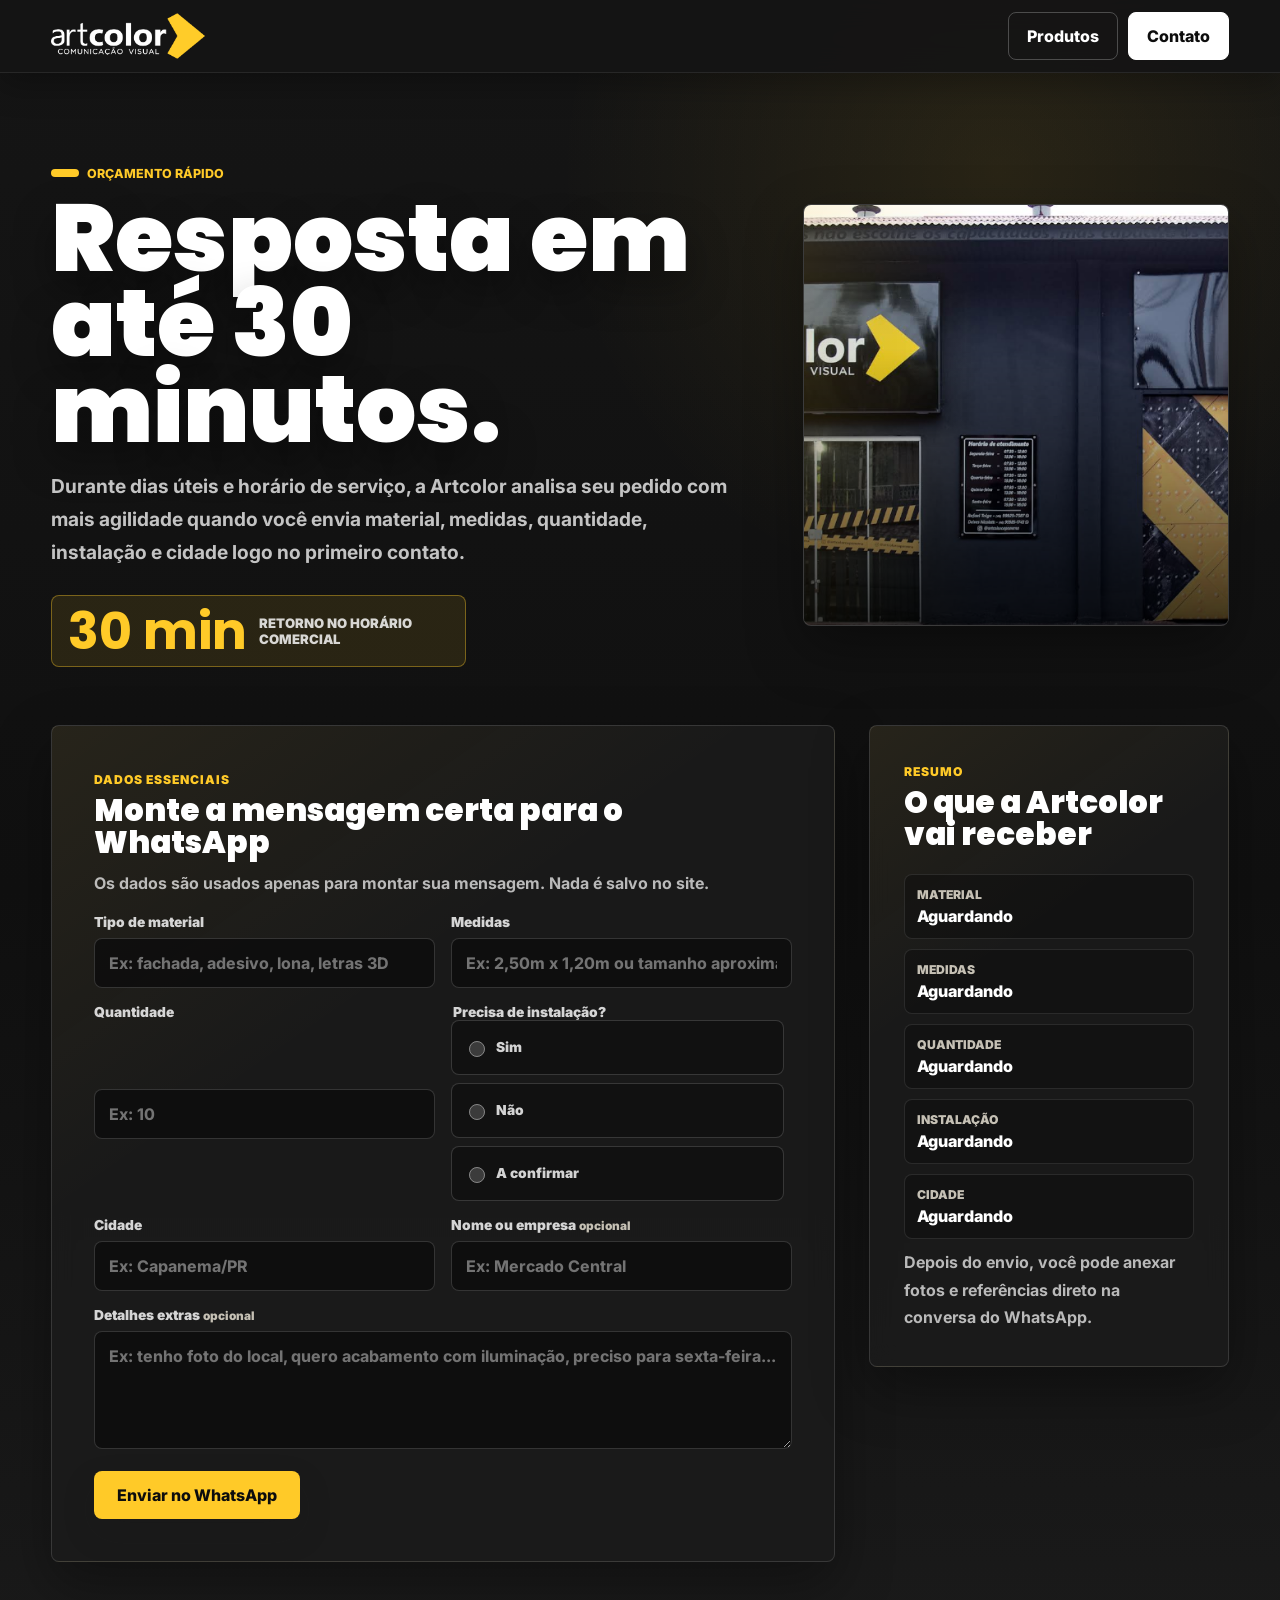
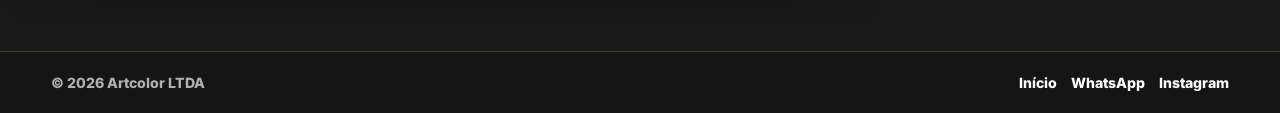
==== extensao-produtos/orcamento.html @ 76dbfd85 "Initial Artcolor website" ====
<!doctype html>
<html lang="pt-BR">
  <head>
    <meta charset="UTF-8" />
    <meta name="viewport" content="width=device-width, initial-scale=1.0" />
    <title>Orçamento rápido | Artcolor Comunicação Visual</title>
    <meta
      name="description"
      content="Peça orçamento rápido na Artcolor Comunicação Visual informando tipo de material, medidas, quantidade, instalação e cidade."
    />
    <meta name="robots" content="index, follow, max-image-preview:large" />
    <meta name="theme-color" content="#151515" />
    <link rel="canonical" href="https://artcolorcv.com.br/orcamento.html" />
    <meta property="og:type" content="website" />
    <meta property="og:locale" content="pt_BR" />
    <meta property="og:site_name" content="Artcolor Comunicação Visual" />
    <meta property="og:title" content="Orçamento rápido Artcolor" />
    <meta
      property="og:description"
      content="Informe material, medidas, quantidade, instalação e cidade. Resposta em até 30 minutos durante dias úteis e horário de serviço."
    />
    <meta property="og:url" content="https://artcolorcv.com.br/orcamento.html" />
    <meta property="og:image" content="https://artcolorcv.com.br/assets/portfolio/empresa.png" />
    <link rel="icon" type="image/png" href="assets/marca/favicon.png" />
    <link rel="apple-touch-icon" href="assets/marca/logo.png" />
    <link rel="preconnect" href="https://fonts.googleapis.com" />
    <link rel="preconnect" href="https://fonts.gstatic.com" crossorigin />
    <link
      href="https://fonts.googleapis.com/css2?family=Inter:wght@400;500;600;700;800;900&family=Poppins:wght@700;800;900&display=swap"
      rel="stylesheet"
    />
    <link rel="stylesheet" href="styles.css" />
  </head>
  <body class="quote-page">
    <header class="topbar quote-topbar">
      <a class="brand magnetic-link" href="index.html#inicio" aria-label="Voltar para início da Artcolor Comunicação Visual">
        <img src="assets/marca/logo.png" alt="Artcolor Comunicação Visual" />
      </a>
      <nav class="quote-nav" aria-label="Navegação do orçamento">
        <a class="ghost-action magnetic-link" href="index.html#produtos">Produtos</a>
        <a class="secondary-action magnetic-link" href="index.html#contato">Contato</a>
      </nav>
    </header>

    <main class="quote-main">
      <section class="quote-intro" aria-labelledby="quoteTitle">
        <div class="quote-intro-copy">
          <p class="eyebrow">Orçamento rápido</p>
          <h1 id="quoteTitle">Resposta em até 30 minutos.</h1>
          <p>
            Durante dias úteis e horário de serviço, a Artcolor analisa seu pedido com mais agilidade quando você
            envia material, medidas, quantidade, instalação e cidade logo no primeiro contato.
          </p>
          <div class="quote-promise" aria-label="Compromisso de atendimento">
            <strong>30 min</strong>
            <span>Retorno no horário comercial</span>
          </div>
        </div>
        <figure class="quote-intro-media">
          <img src="assets/portfolio/empresa.png" alt="Estrutura da Artcolor Comunicação Visual" />
        </figure>
      </section>

      <section class="quote-workspace" aria-label="Formulário de orçamento rápido">
        <form class="quote-form" id="quickQuoteForm" novalidate>
          <div class="quote-form-head">
            <span>Dados essenciais</span>
            <h2>Monte a mensagem certa para o WhatsApp</h2>
            <p>Os dados são usados apenas para montar sua mensagem. Nada é salvo no site.</p>
          </div>

          <label class="quote-field">
            <span>Tipo de material</span>
            <input
              id="material"
              name="material"
              type="text"
              maxlength="80"
              placeholder="Ex: fachada, adesivo, lona, letras 3D"
              autocomplete="off"
              required
            />
          </label>

          <label class="quote-field">
            <span>Medidas</span>
            <input
              id="medidas"
              name="medidas"
              type="text"
              maxlength="80"
              placeholder="Ex: 2,50m x 1,20m ou tamanho aproximado"
              autocomplete="off"
              required
            />
          </label>

          <label class="quote-field">
            <span>Quantidade</span>
            <input id="quantidade" name="quantidade" type="number" min="1" max="99999" step="1" placeholder="Ex: 10" required />
          </label>

          <fieldset class="quote-field quote-radio-group">
            <legend>Precisa de instalação?</legend>
            <label>
              <input type="radio" name="instalacao" value="Sim" required />
              <span>Sim</span>
            </label>
            <label>
              <input type="radio" name="instalacao" value="Não" />
              <span>Não</span>
            </label>
            <label>
              <input type="radio" name="instalacao" value="Ainda vou confirmar" />
              <span>A confirmar</span>
            </label>
          </fieldset>

          <label class="quote-field">
            <span>Cidade</span>
            <input id="cidade" name="cidade" type="text" maxlength="70" placeholder="Ex: Capanema/PR" autocomplete="address-level2" required />
          </label>

          <label class="quote-field">
            <span>Nome ou empresa <small>opcional</small></span>
            <input id="cliente" name="cliente" type="text" maxlength="80" placeholder="Ex: Mercado Central" autocomplete="organization" />
          </label>

          <label class="quote-field quote-field-wide">
            <span>Detalhes extras <small>opcional</small></span>
            <textarea
              id="detalhes"
              name="detalhes"
              maxlength="240"
              rows="4"
              placeholder="Ex: tenho foto do local, quero acabamento com iluminação, preciso para sexta-feira..."
            ></textarea>
          </label>

          <div class="quote-form-actions">
            <button class="primary-action magnetic-link" type="submit">Enviar no WhatsApp</button>
            <p id="quoteStatus" role="status" aria-live="polite"></p>
          </div>
        </form>

        <aside class="quote-preview" aria-label="Resumo do pedido">
          <span>Resumo</span>
          <h2>O que a Artcolor vai receber</h2>
          <dl>
            <div>
              <dt>Material</dt>
              <dd id="previewMaterial">Aguardando</dd>
            </div>
            <div>
              <dt>Medidas</dt>
              <dd id="previewMedidas">Aguardando</dd>
            </div>
            <div>
              <dt>Quantidade</dt>
              <dd id="previewQuantidade">Aguardando</dd>
            </div>
            <div>
              <dt>Instalação</dt>
              <dd id="previewInstalacao">Aguardando</dd>
            </div>
            <div>
              <dt>Cidade</dt>
              <dd id="previewCidade">Aguardando</dd>
            </div>
          </dl>
          <p>Depois do envio, você pode anexar fotos e referências direto na conversa do WhatsApp.</p>
        </aside>
      </section>
    </main>

    <footer class="site-footer">
      <span>© 2026 Artcolor LTDA</span>
      <nav aria-label="Links finais">
        <a href="index.html#inicio">Início</a>
        <a href="https://wa.me/554699358269" target="_blank" rel="noreferrer">WhatsApp</a>
        <a href="https://www.instagram.com/artcolorcapanema/" target="_blank" rel="noreferrer">Instagram</a>
      </nav>
    </footer>

    <script src="orcamento.js"></script>
  </body>
</html>
---- extensao-produtos/styles.css ----
:root {
  color-scheme: dark;
  --white: #ffffff;
  --paper: #181818;
  --cream: #fff4c2;
  --yellow: #ffca28;
  --yellow-deep: #f2b400;
  --black: #0d0d0d;
  --charcoal: #151515;
  --charcoal-2: #1b1b1b;
  --charcoal-3: #202020;
  --ink: #f7f7f7;
  --muted: #c5c0b4;
  --line: rgba(255, 255, 255, 0.13);
  --shadow: 0 22px 55px rgba(0, 0, 0, 0.34);
  --glass: rgba(27, 27, 27, 0.82);
  --yellow-soft: rgba(255, 202, 40, 0.14);
  --ease: cubic-bezier(0.22, 1, 0.36, 1);
}

* {
  box-sizing: border-box;
}

html {
  scroll-behavior: smooth;
}

body {
  margin: 0;
  min-height: 100vh;
  overflow-x: hidden;
  background:
    radial-gradient(circle at 82% 8%, rgba(255, 202, 40, 0.055), transparent 24%),
    linear-gradient(180deg, var(--charcoal) 0%, var(--charcoal-2) 42%, var(--charcoal) 100%);
  color: var(--ink);
  font-family: Inter, Arial, sans-serif;
}

.site-loader {
  position: fixed;
  inset: 0;
  z-index: 999;
  display: grid;
  place-items: center;
  overflow: hidden;
  background:
    radial-gradient(circle at 50% 48%, rgba(255, 255, 255, 0.08), transparent 24%),
    radial-gradient(circle at 50% 54%, rgba(255, 202, 40, 0.05), transparent 31%),
    linear-gradient(180deg, #010101 0%, #070707 52%, #000000 100%);
  color: var(--yellow);
  isolation: isolate;
  transition:
    opacity 900ms var(--ease),
    visibility 900ms var(--ease),
    filter 900ms var(--ease),
    transform 900ms var(--ease);
}

.site-loader.is-hidden {
  visibility: hidden;
  opacity: 0;
  pointer-events: none;
  filter: blur(28px);
  transform: scale(1.18);
}

.site-loader::before,
.site-loader::after {
  content: "";
  position: absolute;
  inset: -20%;
  pointer-events: none;
}

.site-loader::before {
  background:
    linear-gradient(90deg, rgba(0, 0, 0, 0.82), transparent 20%, transparent 80%, rgba(0, 0, 0, 0.82)),
    radial-gradient(circle at 50% 50%, transparent 0 22%, rgba(0, 0, 0, 0.2) 44%, rgba(0, 0, 0, 0.88) 76%);
  z-index: 4;
}

.site-loader::after {
  background: radial-gradient(circle at 50% 50%, rgba(255, 255, 255, 0.15), transparent 18%);
  mix-blend-mode: screen;
  opacity: 0.45;
  z-index: 2;
}

.loader-light-stage {
  position: absolute;
  inset: -12%;
  z-index: 1;
  transform-style: preserve-3d;
  perspective: 780px;
  opacity: 1;
}

.light-beam {
  position: absolute;
  top: 48%;
  left: 50%;
  width: min(74vw, 720px);
  height: 2px;
  border-radius: 999px;
  background:
    linear-gradient(90deg, transparent 0%, rgba(255, 255, 255, 0.08) 28%, rgba(255, 255, 255, 0.88) 50%, rgba(255, 244, 194, 0.2) 58%, transparent 78%);
  box-shadow:
    0 0 16px rgba(255, 255, 255, 0.28),
    0 0 34px rgba(255, 202, 40, 0.08);
  filter: blur(0.4px);
  opacity: 0;
  transform-origin: center;
  mix-blend-mode: screen;
  animation: titleBeamSweep 2200ms var(--ease) forwards;
}

.beam-one {
  --beam-rotate: 0deg;
  top: 46%;
  animation-delay: 440ms;
  transform: translate(-50%, -30%) rotate(0deg);
}

.beam-two {
  --beam-rotate: 0deg;
  top: 57%;
  height: 1px;
  animation-delay: 760ms;
  transform: translate(-50%, -30%) rotate(0deg);
}

.beam-three,
.beam-four {
  display: none;
}

.loader-copy {
  position: relative;
  z-index: 5;
  display: grid;
  gap: clamp(8px, 1.5vw, 14px);
  width: min(880px, calc(100vw - 40px));
  text-align: center;
  transform: translateY(10px);
  animation:
    loaderCopyFilmIn 820ms var(--ease) 160ms both,
    loaderCopyFilmOut 820ms cubic-bezier(0.16, 1, 0.3, 1) 2020ms forwards;
}

.loader-copy::before,
.loader-copy::after {
  content: "";
  position: absolute;
  left: 50%;
  width: min(78vw, 680px);
  height: 10px;
  pointer-events: none;
  border-radius: 999px;
  background:
    linear-gradient(90deg, transparent, rgba(255, 255, 255, 0.1), rgba(255, 255, 255, 0.82), rgba(255, 244, 194, 0.18), transparent);
  box-shadow:
    0 0 24px rgba(255, 255, 255, 0.24),
    0 0 54px rgba(255, 202, 40, 0.08);
  filter: blur(2px);
  mix-blend-mode: screen;
  opacity: 0;
  transform: translate(-50%, -50%) scaleX(0.2);
}

.loader-copy::before {
  top: 36%;
  animation: textLightOne 1500ms var(--ease) 540ms forwards;
}

.loader-copy::after {
  top: 71%;
  height: 5px;
  animation: textLightOne 1320ms var(--ease) 860ms forwards;
}

.loader-copy strong {
  position: relative;
  display: block;
  font-family: Impact, "Poppins", "Arial Black", sans-serif;
  color: rgba(255, 255, 255, 0.92);
  background: linear-gradient(100deg, #ffffff 0%, #f4f4f4 38%, #fff8db 50%, #ffffff 60%, #ffffff 100%);
  background-size: 260% 100%;
  background-position: 140% center;
  -webkit-background-clip: text;
  background-clip: text;
  -webkit-text-fill-color: transparent;
  font-size: clamp(2.4rem, 7vw, 6.8rem);
  font-weight: 900;
  line-height: 0.9;
  letter-spacing: 0.02em;
  text-transform: uppercase;
  text-shadow:
    0 0 24px rgba(255, 255, 255, 0.18),
    0 28px 54px rgba(0, 0, 0, 0.64);
  animation: titleShine 1900ms var(--ease) 560ms forwards;
}

.loader-copy span {
  position: relative;
  display: block;
  font-family: "Poppins", Impact, "Arial Black", sans-serif;
  color: var(--yellow);
  background: linear-gradient(100deg, rgba(255, 255, 255, 0.84), #ffffff, rgba(255, 244, 194, 0.9));
  background-size: 260% 100%;
  background-position: 140% center;
  -webkit-background-clip: text;
  background-clip: text;
  -webkit-text-fill-color: transparent;
  font-size: clamp(0.78rem, 1.9vw, 1.22rem);
  font-weight: 900;
  letter-spacing: 0.14em;
  text-transform: uppercase;
  text-shadow: 0 0 18px rgba(255, 255, 255, 0.22);
  animation: titleShine 1700ms var(--ease) 840ms forwards;
}

.loader-copy strong::after,
.loader-copy span::after {
  content: attr(data-text);
  position: absolute;
  inset: 0;
  color: transparent;
  -webkit-text-stroke: 1px rgba(255, 255, 255, 0.2);
  opacity: 0;
  filter: blur(3px);
  animation: letterGlow 1900ms var(--ease) 620ms forwards;
}

@keyframes loaderCopyFilmIn {
  from {
    opacity: 0;
    filter: blur(16px);
    transform: translateY(26px) scale(0.96);
  }
  to {
    opacity: 1;
    filter: blur(0);
    transform: translateY(0) scale(1);
  }
}

@keyframes loaderCopyFilmOut {
  to {
    opacity: 0;
    filter: blur(22px);
    transform: translateY(-4px) scale(1.16);
  }
}

@keyframes titleShine {
  0% {
    background-position: 140% center;
  }
  100% {
    background-position: -80% center;
  }
}

@keyframes textLightOne {
  0% {
    opacity: 0;
    transform: translate(-78%, -50%) scaleX(0.18);
  }
  28% {
    opacity: 0.72;
  }
  68% {
    opacity: 0.42;
  }
  100% {
    opacity: 0;
    transform: translate(-22%, -50%) scaleX(1);
  }
}

@keyframes titleBeamSweep {
  0% {
    opacity: 0;
    transform: translate(-88%, -50%) rotate(var(--beam-rotate, 0deg)) scaleX(0.22);
  }
  32% {
    opacity: 0.48;
  }
  74% {
    opacity: 0.22;
  }
  100% {
    opacity: 0;
    transform: translate(-12%, -50%) rotate(var(--beam-rotate, 0deg)) scaleX(1.06);
  }
}

@keyframes letterGlow {
  0%,
  100% {
    opacity: 0;
  }
  44% {
    opacity: 0.52;
  }
}

button,
input {
  font: inherit;
}

button,
a {
  -webkit-tap-highlight-color: transparent;
}

.topbar {
  position: sticky;
  top: 0;
  z-index: 20;
  display: flex;
  align-items: center;
  justify-content: space-between;
  gap: 24px;
  padding: 12px clamp(18px, 4vw, 58px);
  background: rgba(21, 21, 21, 0.94);
  border-bottom: 1px solid rgba(255, 255, 255, 0.08);
  backdrop-filter: blur(14px);
  box-shadow: 0 12px 32px rgba(0, 0, 0, 0.28);
}

.brand {
  display: inline-flex;
  align-items: center;
  padding: 0;
  background: transparent;
  border: 0;
  border-radius: 0;
  text-decoration: none;
  transition: transform 420ms var(--ease);
}

.brand:hover {
  transform: translateY(-2px) scale(1.02);
}

.brand img {
  display: block;
  width: min(154px, 42vw);
  height: auto;
}

.site-search {
  flex: 1 1 440px;
  display: flex;
  align-items: center;
  max-width: 680px;
  min-width: min(420px, 42vw);
  height: 42px;
  overflow: hidden;
  background: #fff;
  border: 1px solid rgba(255, 202, 40, 0.36);
  border-radius: 8px;
  box-shadow: 0 18px 36px rgba(0, 0, 0, 0.24);
}

.site-search:focus-within {
  border-color: rgba(0, 0, 0, 0.24);
  box-shadow: 0 14px 34px rgba(0, 0, 0, 0.15);
}

.site-search input {
  flex: 1;
  min-width: 0;
  height: 100%;
  padding: 0 16px;
  border: 0;
  outline: 0;
  background: transparent;
  color: var(--black);
  font-size: 0.95rem;
}

.site-search input::placeholder {
  color: rgba(13, 13, 13, 0.48);
}

.site-search button {
  display: inline-flex;
  align-items: center;
  justify-content: center;
  width: 54px;
  height: 100%;
  border: 0;
  border-left: 1px solid rgba(0, 0, 0, 0.08);
  background: #fff;
  color: rgba(13, 13, 13, 0.72);
  cursor: pointer;
  transition: background-color 260ms var(--ease), color 260ms var(--ease);
}

.site-search button:hover {
  background: var(--black);
  color: var(--yellow);
}

.site-search svg {
  width: 20px;
  height: 20px;
  fill: none;
  stroke: currentColor;
  stroke-width: 2;
  stroke-linecap: round;
}

.nav-tabs,
.category-filter,
.testimonial-controls {
  display: flex;
  align-items: center;
  gap: 8px;
  flex-wrap: wrap;
}

.nav-tab,
.filter-button,
.primary-action,
.testimonial-button {
  min-height: 42px;
  border: 1px solid transparent;
  border-radius: 8px;
  cursor: pointer;
  transition:
    transform 420ms var(--ease),
    box-shadow 420ms var(--ease),
    background-color 360ms var(--ease),
    color 360ms var(--ease),
    border-color 360ms var(--ease);
}

.nav-tab,
.filter-button,
.testimonial-button {
  padding: 0 14px;
  background: rgba(255, 255, 255, 0.72);
  color: var(--white);
  font-weight: 800;
}

.nav-tab:hover,
.filter-button:hover,
.testimonial-button:hover {
  color: var(--black);
  background: rgba(255, 202, 40, 0.22);
  transform: translateY(-2px);
}

.nav-tab.is-active,
.filter-button.is-active,
.testimonial-button.is-active {
  color: var(--black);
  background: var(--yellow);
  box-shadow: 0 10px 26px rgba(239, 173, 0, 0.22);
}

.nav-tab {
  position: relative;
  isolation: isolate;
  overflow: visible;
  background: transparent;
  border-color: transparent;
  color: rgba(255, 255, 255, 0.76);
  box-shadow: none;
}

.nav-tab::before {
  display: none;
}

.nav-tab:hover,
.nav-tab.is-active {
  background: transparent;
  color: var(--yellow);
  box-shadow: none;
  transform: translateY(-1px);
}

.nav-tab:hover::before,
.nav-tab.is-active::before {
  display: none;
}

.tab-panel {
  display: none;
}

.tab-panel.is-active {
  display: block;
  animation: panelIn 460ms var(--ease) both;
  background: var(--charcoal);
}

.hero {
  position: relative;
  display: block;
  min-height: auto;
  padding: 0 clamp(18px, 4vw, 58px) clamp(42px, 5vw, 68px);
  background:
    linear-gradient(90deg, rgba(255, 202, 40, 0.1), transparent 34%),
    radial-gradient(circle at 78% 22%, rgba(255, 202, 40, 0.12), transparent 30%),
    linear-gradient(180deg, var(--charcoal) 0%, var(--charcoal-2) 68%, var(--charcoal) 100%);
  isolation: isolate;
}

.tab-hero {
  position: relative;
  overflow: hidden;
  display: grid;
  align-items: end;
  min-height: 340px;
  padding: clamp(64px, 8vw, 104px) clamp(18px, 4vw, 58px) clamp(36px, 5vw, 64px);
  background: var(--charcoal);
  color: #fff;
}

.tab-hero::before,
.tab-hero::after {
  position: absolute;
  content: "";
  pointer-events: none;
}

.tab-hero::before {
  right: clamp(20px, 8vw, 120px);
  bottom: -58px;
  width: 220px;
  height: 190px;
  background: var(--yellow);
  clip-path: polygon(0 0, 62% 0, 100% 50%, 62% 100%, 0 100%, 35% 50%);
  opacity: 0.96;
}

.tab-hero::after {
  inset: auto 0 0;
  height: 6px;
  background: var(--yellow);
}

.tab-hero > div {
  position: relative;
  z-index: 1;
  max-width: 820px;
}

.tab-hero h2 {
  color: #fff;
}

.tab-hero p:not(.eyebrow) {
  max-width: 670px;
  color: rgba(255, 255, 255, 0.76);
}

.products-hero {
  background:
    linear-gradient(135deg, rgba(255, 202, 40, 0.14), transparent 36%),
    var(--charcoal);
}

.quote-hero {
  background:
    radial-gradient(circle at 82% 18%, rgba(255, 202, 40, 0.3), transparent 24%),
    var(--charcoal);
}

.contact-hero {
  background:
    linear-gradient(90deg, var(--charcoal), var(--charcoal-3));
}

.about-hero {
  background:
    linear-gradient(135deg, rgba(255, 202, 40, 0.18), transparent 42%),
    radial-gradient(circle at 86% 22%, rgba(255, 202, 40, 0.22), transparent 24%),
    var(--charcoal);
}

.hero::after {
  display: none;
}

.hero-copy {
  position: relative;
  z-index: 2;
  max-width: 860px;
  margin-top: clamp(34px, 5vw, 68px);
}

.hero-copy::before {
  display: inline-flex;
  align-items: center;
  min-height: 28px;
  margin-bottom: 14px;
  padding: 0 12px;
  background: rgba(255, 202, 40, 0.12);
  border: 1px solid rgba(255, 202, 40, 0.38);
  border-radius: 999px;
  color: var(--yellow);
  content: "Artcolor Comunicação Visual";
  font-size: 0.74rem;
  font-weight: 900;
  text-transform: uppercase;
}

.eyebrow {
  margin: 0 0 12px;
  color: var(--yellow);
  font-size: 0.78rem;
  font-weight: 800;
  letter-spacing: 0;
  text-transform: uppercase;
}

.eyebrow::before {
  display: inline-block;
  width: 28px;
  height: 8px;
  margin-right: 8px;
  background: var(--yellow);
  border-radius: 999px;
  content: "";
  vertical-align: 1px;
}

h1,
h2,
h3,
p {
  margin-top: 0;
}

h1,
h2 {
  color: var(--black);
  font-family: Inter, Arial, sans-serif;
  font-weight: 900;
  letter-spacing: 0;
}

h1 {
  max-width: 760px;
  margin-bottom: 20px;
  font-size: clamp(2.8rem, 6.7vw, 6.6rem);
  line-height: 0.88;
}

.hero h1 {
  max-width: 820px;
  color: #fff;
  font-size: clamp(2.85rem, 5.45vw, 6.4rem);
  line-height: 0.9;
}

h2 {
  margin-bottom: 12px;
  font-size: clamp(1.75rem, 3.2vw, 3rem);
  line-height: 1.08;
}

h3 {
  color: var(--black);
  letter-spacing: 0;
}

p {
  color: inherit;
  line-height: 1.72;
}

.hero p:not(.eyebrow) {
  max-width: 650px;
  color: rgba(255, 255, 255, 0.74);
  font-size: 1.08rem;
  font-weight: 650;
}

.hero-actions {
  display: flex;
  align-items: center;
  gap: 12px;
  flex-wrap: wrap;
  margin-top: 18px;
}

.primary-action {
  display: inline-flex;
  align-items: center;
  justify-content: center;
  min-height: 48px;
  padding: 0 22px;
  background: var(--yellow);
  color: var(--black);
  font-weight: 800;
  text-decoration: none;
  box-shadow: 0 14px 32px rgba(23, 23, 23, 0.18);
}

.primary-action:hover {
  background: var(--white);
  color: var(--black);
  transform: translateY(-3px) scale(1.02);
  box-shadow: 0 22px 42px rgba(239, 173, 0, 0.28);
}

.quote-speed-link {
  display: inline-flex;
  align-items: center;
  min-height: 48px;
  padding: 0 16px;
  border: 1px solid rgba(255, 202, 40, 0.34);
  border-radius: 8px;
  background: rgba(255, 202, 40, 0.08);
  color: var(--yellow);
  font-size: 0.82rem;
  font-weight: 900;
  text-decoration: none;
  text-transform: uppercase;
}

.secondary-action,
.ghost-action {
  display: inline-flex;
  align-items: center;
  justify-content: center;
  min-height: 48px;
  padding: 0 18px;
  border-radius: 8px;
  font-weight: 800;
  text-decoration: none;
  cursor: pointer;
  transition:
    transform 420ms var(--ease),
    background-color 360ms var(--ease),
    color 360ms var(--ease),
    border-color 360ms var(--ease),
    box-shadow 420ms var(--ease);
}

.secondary-action {
  background: var(--white);
  color: var(--black);
  border: 1px solid var(--white);
}

.ghost-action {
  background: transparent;
  color: #fff;
  border: 1px solid rgba(255, 255, 255, 0.24);
}

.secondary-action:hover,
.ghost-action:hover {
  transform: translateY(-3px) scale(1.02);
  box-shadow: 0 18px 36px rgba(255, 202, 40, 0.18);
}

.secondary-action:hover {
  background: var(--yellow);
  border-color: var(--yellow);
}

.ghost-action:hover {
  color: var(--black);
  background: var(--yellow);
  border-color: var(--yellow);
}

.hero-visual {
  position: relative;
  display: block;
  width: 100vw;
  margin: 0 calc(50% - 50vw);
}

.hero-work {
  position: relative;
  overflow: hidden;
  min-height: 420px;
  margin: 0;
  background: var(--charcoal);
  border: 0;
  border-radius: 0;
  box-shadow: 0 34px 72px rgba(0, 0, 0, 0.48);
}

.hero-work-main {
  width: 100%;
  min-height: auto;
  aspect-ratio: 21 / 8;
}

.hero-work img,
.hero-work video {
  position: absolute;
  inset: 0;
  display: block;
  width: 100%;
  height: 100%;
  object-fit: cover;
  object-position: center;
  filter: saturate(1.03) contrast(1.02);
}

.hero-work video {
  filter: grayscale(0.2) saturate(0.85) contrast(1.08) brightness(0.78);
}

.hero-work-main video {
  inset: 50% auto auto 50%;
  width: auto;
  height: 100vw;
  transform: translate(-50%, -50%) rotate(-90deg);
  transform-origin: center;
}

.hero-work::after {
  position: absolute;
  inset: 0;
  background:
    linear-gradient(90deg, rgba(0, 0, 0, 0.42), transparent 36%, rgba(0, 0, 0, 0.24)),
    linear-gradient(180deg, rgba(0, 0, 0, 0.24), transparent 44%, rgba(0, 0, 0, 0.7));
  content: "";
}

.hero-work figcaption {
  position: absolute;
  right: 18px;
  bottom: 18px;
  left: 18px;
  z-index: 1;
  display: grid;
  gap: 3px;
  max-width: 320px;
  color: #fff;
}

.hero-work figcaption strong {
  font-size: 1.05rem;
  font-weight: 900;
}

.hero-work figcaption span {
  color: rgba(255, 255, 255, 0.82);
  font-size: 0.82rem;
  font-weight: 750;
}

.proof-strip,
.benefits-section,
.products-section,
.info-band,
.trusted-brands,
.testimonial-section {
  padding: clamp(38px, 6vw, 78px) clamp(18px, 4vw, 58px);
}

.home-products {
  position: relative;
  z-index: 3;
  width: 100%;
  max-width: none;
  margin: 0 auto;
  padding: clamp(8px, 2vw, 22px) clamp(18px, 4vw, 58px) clamp(40px, 5vw, 70px);
  background:
    radial-gradient(circle at 12% 0%, rgba(255, 202, 40, 0.08), transparent 28%),
    linear-gradient(180deg, var(--charcoal) 0%, var(--charcoal-2) 55%, var(--charcoal) 100%);
}

.fast-quote-strip {
  display: grid;
  grid-template-columns: minmax(0, 1fr) auto;
  align-items: center;
  gap: clamp(18px, 4vw, 42px);
  margin: clamp(24px, 4vw, 50px) clamp(18px, 4vw, 58px) 0;
  padding: clamp(24px, 4vw, 44px);
  overflow: hidden;
  border: 1px solid rgba(255, 202, 40, 0.34);
  border-radius: 8px;
  background:
    linear-gradient(120deg, rgba(255, 202, 40, 0.18), rgba(255, 202, 40, 0.045) 42%, rgba(255, 255, 255, 0.035)),
    var(--charcoal-2);
  box-shadow: var(--shadow);
}

.fast-quote-strip span,
.quote-form-head span,
.quote-preview > span {
  display: inline-flex;
  width: fit-content;
  margin-bottom: 8px;
  color: var(--yellow);
  font-size: 0.76rem;
  font-weight: 900;
  letter-spacing: 0.08em;
  text-transform: uppercase;
}

.fast-quote-strip h2 {
  margin: 0;
  max-width: 760px;
  color: var(--white);
  font-family: Poppins, Inter, sans-serif;
  font-size: clamp(1.6rem, 3vw, 3rem);
  line-height: 1.02;
}

.fast-quote-strip p {
  max-width: 720px;
  margin: 12px 0 0;
  color: rgba(255, 255, 255, 0.74);
  font-weight: 700;
}

.home-products-head {
  display: flex;
  align-items: end;
  justify-content: space-between;
  gap: 18px;
  max-width: 1240px;
  margin-right: auto;
  margin-left: auto;
  margin-bottom: 22px;
  padding: 0 20px;
  color: #fff;
}

.home-products-head span {
  display: block;
  margin-bottom: 4px;
  color: var(--yellow);
  font-size: 0.78rem;
  font-weight: 900;
  text-transform: uppercase;
}

.home-products-head h2 {
  max-width: 720px;
  margin: 0;
  color: #fff;
  font-size: clamp(1.25rem, 2.4vw, 2rem);
  line-height: 1.12;
}

.home-products-link {
  flex: 0 0 auto;
  min-height: 40px;
  padding: 0 16px;
  border: 1px solid rgba(255, 202, 40, 0.48);
  border-radius: 999px;
  background: var(--yellow);
  color: var(--black);
  cursor: pointer;
  font-weight: 900;
  box-shadow: 0 12px 28px rgba(0, 0, 0, 0.08);
  transition: transform 320ms var(--ease), box-shadow 320ms var(--ease), background-color 320ms var(--ease);
}

.home-products-link:hover {
  background: #fff;
  color: var(--black);
  transform: translateY(-2px);
  box-shadow: 0 18px 34px rgba(0, 0, 0, 0.16);
}

.home-product-row {
  position: relative;
  z-index: 1;
  display: grid;
  grid-template-columns: repeat(6, minmax(0, 1fr));
  gap: 12px;
  max-width: 1240px;
  margin: 0 auto;
  padding: 18px;
  background:
    linear-gradient(145deg, rgba(255, 202, 40, 0.055), transparent 42%),
    rgba(27, 27, 27, 0.7);
  border: 1px solid rgba(255, 255, 255, 0.12);
  border-radius: 16px;
  box-shadow: 0 22px 54px rgba(0, 0, 0, 0.3);
  backdrop-filter: blur(10px);
}

.home-product-card {
  position: relative;
  display: grid;
  grid-template-rows: 100px auto auto;
  gap: 8px;
  min-height: 210px;
  padding: 15px 13px 14px;
  overflow: hidden;
  background:
    linear-gradient(180deg, rgba(255, 255, 255, 0.055), rgba(255, 255, 255, 0.025)),
    var(--charcoal-3);
  border: 1px solid rgba(255, 255, 255, 0.1);
  border-radius: 8px;
  color: #fff;
  text-decoration: none;
  box-shadow: 0 14px 36px rgba(0, 0, 0, 0.28);
  transition:
    transform 360ms var(--ease),
    box-shadow 360ms var(--ease),
    border-color 360ms var(--ease);
}

.home-product-card::before {
  position: absolute;
  inset: auto 16px 0;
  height: 4px;
  background: var(--yellow);
  border-radius: 999px 999px 0 0;
  content: "";
  transform: translateY(4px);
  transition: transform 320ms var(--ease);
}

.home-product-card:hover {
  border-color: rgba(255, 202, 40, 0.8);
  transform: translateY(-6px);
  box-shadow: 0 24px 48px rgba(0, 0, 0, 0.42);
}

.home-product-card:hover::before {
  transform: translateY(0);
}

.home-product-card img {
  width: 100%;
  height: 100%;
  object-fit: contain;
  object-position: center;
  filter: drop-shadow(0 14px 18px rgba(0, 0, 0, 0.38));
}

.home-product-card strong {
  color: #fff;
  font-size: 0.96rem;
  line-height: 1.12;
}

.home-product-card span {
  color: rgba(255, 255, 255, 0.66);
  font-size: 0.78rem;
  font-weight: 650;
  line-height: 1.34;
}

.proof-strip {
  display: grid;
  grid-template-columns: repeat(3, minmax(0, 1fr));
  gap: 14px;
  max-width: 1180px;
  margin: 0 auto;
  padding-top: 0;
  padding-bottom: clamp(20px, 4vw, 46px);
  position: relative;
  z-index: 2;
}

.proof-item {
  position: relative;
  overflow: hidden;
  min-height: 150px;
  padding: 24px;
  background:
    linear-gradient(145deg, rgba(255, 218, 0, 0.1), transparent 44%),
    var(--charcoal-2);
  border: 1px solid rgba(255, 255, 255, 0.1);
  border-radius: 8px;
  color: #fff;
  box-shadow: 0 18px 38px rgba(0, 0, 0, 0.32);
  backdrop-filter: blur(10px);
  transition: transform 420ms var(--ease), box-shadow 420ms var(--ease), border-color 420ms var(--ease);
}

.proof-item::after {
  position: absolute;
  right: -36px;
  bottom: -46px;
  width: 140px;
  height: 120px;
  background: var(--yellow);
  clip-path: polygon(0 0, 62% 0, 100% 50%, 62% 100%, 0 100%, 35% 50%);
  content: "";
  opacity: 0.48;
}

.proof-item:hover {
  border-color: rgba(255, 202, 40, 0.68);
  transform: translateY(-6px);
  box-shadow: 0 22px 44px rgba(0, 0, 0, 0.48);
}

.proof-item strong,
.proof-item span {
  position: relative;
  z-index: 1;
  display: block;
}

.proof-item strong {
  max-width: 280px;
  margin-bottom: 10px;
  color: var(--yellow);
  font-size: clamp(2rem, 4vw, 3.4rem);
  line-height: 0.95;
  letter-spacing: 0;
}

.proof-item strong .count-up {
  display: inline;
}

.proof-item span {
  color: rgba(255, 255, 255, 0.68);
  font-weight: 800;
}

.trusted-brands {
  padding: clamp(46px, 6vw, 82px) clamp(18px, 4vw, 58px);
  background:
    radial-gradient(circle at 50% 0%, rgba(255, 255, 255, 0.08), transparent 28%),
    linear-gradient(180deg, var(--charcoal) 0%, var(--charcoal-2) 56%, var(--charcoal) 100%);
  color: var(--white);
  overflow: hidden;
}

.trusted-inner {
  display: grid;
  justify-items: center;
  gap: 26px;
  max-width: 1120px;
  margin: 0 auto;
  text-align: center;
}

.trusted-mark {
  display: block;
  width: 46px;
  height: 6px;
  border-radius: 999px;
  background: var(--white);
  box-shadow: 0 0 22px rgba(255, 255, 255, 0.28);
}

.trusted-brands h2 {
  margin: 0;
  color: var(--white);
  font-size: clamp(2rem, 4vw, 3.5rem);
  line-height: 1;
}

.trusted-list {
  display: flex;
  align-items: center;
  justify-content: center;
  flex-wrap: wrap;
  gap: clamp(18px, 3vw, 42px);
  width: 100%;
}

.trusted-logo {
  display: inline-flex;
  align-items: center;
  justify-content: center;
  min-width: clamp(138px, 14vw, 190px);
  min-height: 76px;
  transition: transform 280ms var(--ease), filter 280ms var(--ease), opacity 280ms var(--ease);
}

.trusted-list img {
  display: block;
  max-width: clamp(126px, 13vw, 176px);
  max-height: 58px;
  object-fit: contain;
}

.trusted-logo-sicredi img {
  max-width: clamp(154px, 14vw, 204px);
  max-height: 56px;
}

.trusted-logo-cresol img {
  max-width: clamp(150px, 13.5vw, 198px);
  max-height: 54px;
}

.trusted-logo-sicoob img {
  max-width: clamp(168px, 15vw, 218px);
  max-height: 52px;
}

.trusted-logo-coagro img {
  max-width: clamp(150px, 13vw, 188px);
  max-height: 70px;
}

.trusted-logo:hover {
  filter: drop-shadow(0 0 14px rgba(255, 255, 255, 0.22));
  transform: translateY(-2px);
}

.portfolio-section {
  padding: clamp(38px, 6vw, 78px) clamp(18px, 4vw, 58px);
  padding-top: clamp(20px, 4vw, 46px);
  background: var(--charcoal);
}

.benefits-section,
.products-section,
.about-section {
  background: var(--charcoal);
}

.section-heading h2,
.about-copy h2,
.benefit-card h3,
.product-card h3,
.about-card-body h3,
.info-band h2 {
  color: #fff;
}

.portfolio-section .section-heading p:not(.eyebrow) {
  max-width: 680px;
  color: var(--muted);
}

.portfolio-grid {
  display: grid;
  grid-template-columns: repeat(3, minmax(0, 1fr));
  gap: 12px;
}

.portfolio-card {
  position: relative;
  overflow: hidden;
  min-height: 100%;
  aspect-ratio: 1 / 1;
  background: var(--glass);
  border: 1px solid rgba(255, 202, 40, 0.2);
  border-radius: 8px;
  box-shadow: 0 14px 34px rgba(23, 23, 23, 0.08);
  backdrop-filter: blur(10px);
  isolation: isolate;
  transition:
    transform 480ms var(--ease),
    box-shadow 480ms var(--ease),
    border-color 480ms var(--ease);
}

.portfolio-card-wide {
  grid-column: 1 / -1;
  aspect-ratio: 21 / 7;
}

.portfolio-card img {
  width: 100%;
  height: 100%;
  object-fit: cover;
  object-position: center;
  transition: transform 620ms var(--ease);
}

.portfolio-card::after {
  position: absolute;
  inset: 0;
  z-index: 1;
  background:
    linear-gradient(180deg, transparent 34%, rgba(0, 0, 0, 0.82)),
    linear-gradient(135deg, rgba(255, 202, 40, 0.15), transparent 38%);
  content: "";
  opacity: 0.94;
}

.portfolio-card-info {
  position: absolute;
  z-index: 3;
  right: 0;
  bottom: 0;
  left: 0;
  padding: clamp(16px, 2.5vw, 28px);
  color: #fff;
}

.portfolio-card-info span {
  display: inline-flex;
  margin-bottom: 8px;
  padding: 6px 9px;
  border-radius: 999px;
  background: var(--yellow);
  color: var(--black);
  font-size: 0.72rem;
  font-weight: 900;
}

.portfolio-card-info h3 {
  margin: 0 0 7px;
  font-size: clamp(1.05rem, 2vw, 1.45rem);
  line-height: 1.05;
}

.portfolio-card-wide .portfolio-card-info h3 {
  font-size: clamp(1.45rem, 3vw, 2.4rem);
}

.portfolio-card-info p {
  max-width: 520px;
  margin: 0;
  color: rgba(255, 255, 255, 0.78);
  font-size: 0.9rem;
  line-height: 1.5;
}

.portfolio-card:hover {
  border-color: rgba(255, 202, 40, 0.58);
  transform: translateY(-7px);
  box-shadow: var(--shadow);
}

.portfolio-card:hover img {
  transform: scale(1.045);
}

.section-heading {
  max-width: 820px;
  margin-bottom: 26px;
}

.section-heading p:not(.eyebrow),
.info-band p,
.testimonial-copy p:not(.eyebrow) {
  color: var(--muted);
}

.benefit-grid {
  display: grid;
  grid-template-columns: repeat(3, minmax(0, 1fr));
  gap: 18px;
}

.benefit-card,
.product-card,
.testimonial-section {
  background:
    linear-gradient(145deg, rgba(255, 202, 40, 0.045), transparent 42%),
    var(--glass);
  border: 1px solid var(--line);
  border-radius: 8px;
  box-shadow: 0 14px 34px rgba(23, 23, 23, 0.08);
  backdrop-filter: blur(10px);
  transition:
    transform 480ms var(--ease),
    box-shadow 480ms var(--ease),
    border-color 480ms var(--ease);
}

.benefit-card {
  padding: 24px;
}

.benefit-card span {
  display: inline-flex;
  margin-bottom: 34px;
  color: var(--yellow);
  font-weight: 800;
}

.benefit-card h3 {
  margin-bottom: 10px;
  font-size: 1.2rem;
}

.benefit-card p {
  margin-bottom: 0;
  color: var(--muted);
}

.benefit-card:hover,
.product-card:hover,
.testimonial-section:hover {
  border-color: rgba(255, 202, 40, 0.46);
  transform: translateY(-8px);
  box-shadow: var(--shadow);
}

.testimonial-section {
  display: grid;
  grid-template-columns: minmax(0, 1fr) auto;
  gap: 28px;
  align-items: center;
  margin: 0 clamp(18px, 4vw, 58px) clamp(48px, 6vw, 82px);
  background:
    linear-gradient(135deg, rgba(255, 202, 40, 0.12), transparent 38%),
    var(--charcoal-2);
}

.testimonial-section h2,
.testimonial-section p {
  color: #fff;
}

.contact-cta-actions {
  display: flex;
  align-items: center;
  justify-content: flex-end;
  gap: 12px;
  flex-wrap: wrap;
}

.catalog-toolbar {
  display: grid;
  grid-template-columns: minmax(220px, 340px) 1fr;
  gap: 18px;
  align-items: end;
  margin-bottom: 24px;
}

.search-field {
  display: grid;
  gap: 8px;
  color: var(--muted);
  font-weight: 800;
}

.search-field input {
  width: 100%;
  min-height: 48px;
  padding: 0 14px;
  border: 1px solid var(--line);
  border-radius: 8px;
  background: rgba(255, 255, 255, 0.08);
  color: var(--ink);
  outline: none;
  transition: border-color 360ms var(--ease), box-shadow 360ms var(--ease), transform 360ms var(--ease);
}

.search-field input:focus {
  border-color: var(--yellow);
  box-shadow: 0 0 0 5px rgba(255, 202, 40, 0.25);
  transform: translateY(-1px);
}

.product-grid {
  display: grid;
  grid-template-columns: repeat(auto-fit, minmax(260px, 1fr));
  gap: 20px;
}

.product-card {
  overflow: hidden;
  min-height: 100%;
}

.product-card.reveal-item {
  opacity: 0;
  transform: translateY(24px);
}

.product-card.reveal-item.is-visible {
  opacity: 1;
  transform: translateY(0);
}

.product-card.reveal-item.is-visible:hover {
  transform: translateY(-8px);
}

.product-image {
  display: grid;
  aspect-ratio: 1 / 1;
  place-items: center;
  background: linear-gradient(145deg, #ffcf33, #fff7d1 48%, #ffffff);
}

.product-image img {
  width: 100%;
  height: 100%;
  object-fit: contain;
  padding: 12px;
  transition: transform 540ms var(--ease);
}

.product-card:hover .product-image img {
  transform: scale(1.045) rotate(-1deg);
}

.product-body {
  padding: 20px;
}

.tag {
  display: inline-flex;
  margin-bottom: 12px;
  padding: 6px 9px;
  border-radius: 999px;
  background: var(--yellow);
  color: var(--black);
  font-size: 0.78rem;
  font-weight: 800;
}

.product-card h3 {
  margin: 0 0 8px;
  font-size: 1.08rem;
}

.product-card p {
  margin-bottom: 18px;
  color: var(--muted);
  font-size: 0.95rem;
}

.product-link {
  display: inline-flex;
  align-items: center;
  min-height: 40px;
  padding: 0 13px;
  border-radius: 8px;
  background: var(--yellow);
  color: var(--black);
  font-size: 0.9rem;
  font-weight: 800;
  text-decoration: none;
  transition:
    transform 420ms var(--ease),
    background-color 360ms var(--ease),
    color 360ms var(--ease),
    box-shadow 420ms var(--ease);
}

.product-link:hover {
  background: var(--white);
  color: var(--black);
  transform: translateY(-2px);
  box-shadow: 0 14px 30px rgba(239, 173, 0, 0.24);
}

a:focus-visible,
button:focus-visible,
input:focus-visible,
textarea:focus-visible {
  outline: 2px solid var(--yellow);
  outline-offset: 3px;
}

.empty-state {
  grid-column: 1 / -1;
  padding: 28px;
  background: var(--charcoal-2);
  border: 1px dashed var(--line);
  border-radius: 8px;
  color: var(--muted);
  text-align: center;
}

.info-band {
  display: flex;
  align-items: center;
  justify-content: space-between;
  gap: 30px;
  min-height: calc(72vh - 78px);
}

.quote-panel,
.contact-panel {
  margin: clamp(20px, 4vw, 44px) clamp(18px, 4vw, 58px) clamp(48px, 6vw, 78px);
  padding: clamp(28px, 5vw, 58px);
  background:
    linear-gradient(145deg, rgba(255, 202, 40, 0.05), transparent 40%),
    var(--glass);
  border: 1px solid var(--line);
  border-radius: 8px;
  box-shadow: 0 18px 45px rgba(17, 17, 17, 0.08);
  backdrop-filter: blur(12px);
}

.info-band > div {
  max-width: 720px;
}

.contact-list {
  display: grid;
  gap: 12px;
  color: var(--muted);
  font-weight: 800;
}

.contact-list a {
  color: var(--white);
  text-decoration: none;
  transition: color 320ms var(--ease), transform 320ms var(--ease);
}

.contact-list a:hover {
  color: var(--yellow-deep);
  transform: translateX(4px);
}

.quote-page {
  background:
    radial-gradient(circle at 78% 10%, rgba(255, 202, 40, 0.09), transparent 24%),
    linear-gradient(180deg, var(--charcoal) 0%, #101010 52%, var(--charcoal-2) 100%);
}

.quote-topbar {
  position: sticky;
}

.quote-nav {
  display: flex;
  align-items: center;
  gap: 10px;
}

.quote-main {
  min-height: calc(100vh - 150px);
}

.quote-intro {
  display: grid;
  grid-template-columns: minmax(0, 1fr) minmax(280px, 0.62fr);
  gap: clamp(24px, 5vw, 70px);
  align-items: center;
  padding: clamp(46px, 7vw, 98px) clamp(18px, 4vw, 58px) clamp(28px, 5vw, 58px);
}

.quote-intro-copy h1 {
  max-width: 760px;
  margin: 0;
  color: var(--white);
  font-family: Poppins, Inter, sans-serif;
  font-size: clamp(3rem, 7.4vw, 7.8rem);
  line-height: 0.9;
  text-shadow: 0 18px 42px rgba(0, 0, 0, 0.42);
}

.quote-intro-copy p:not(.eyebrow) {
  max-width: 720px;
  margin: 18px 0 0;
  color: rgba(255, 255, 255, 0.75);
  font-size: clamp(1rem, 1.5vw, 1.22rem);
  font-weight: 700;
}

.quote-promise {
  display: inline-grid;
  grid-template-columns: auto minmax(0, 1fr);
  align-items: center;
  gap: 12px;
  margin-top: 26px;
  padding: 12px 16px;
  border: 1px solid rgba(255, 202, 40, 0.38);
  border-radius: 8px;
  background: rgba(255, 202, 40, 0.1);
}

.quote-promise strong {
  color: var(--yellow);
  font-family: Poppins, Inter, sans-serif;
  font-size: clamp(1.8rem, 4vw, 3.4rem);
  line-height: 0.9;
}

.quote-promise span {
  max-width: 190px;
  color: rgba(255, 255, 255, 0.82);
  font-size: 0.82rem;
  font-weight: 900;
  text-transform: uppercase;
}

.quote-intro-media {
  position: relative;
  min-height: 420px;
  margin: 0;
  overflow: hidden;
  border: 1px solid rgba(255, 255, 255, 0.12);
  border-radius: 8px;
  background: var(--charcoal-3);
  box-shadow: var(--shadow);
}

.quote-intro-media::after {
  position: absolute;
  inset: 0;
  background:
    linear-gradient(180deg, transparent 34%, rgba(0, 0, 0, 0.72)),
    linear-gradient(90deg, rgba(255, 202, 40, 0.14), transparent 42%);
  content: "";
}

.quote-intro-media img {
  display: block;
  width: 100%;
  height: 100%;
  min-height: 420px;
  object-fit: cover;
}

.quote-workspace {
  display: grid;
  grid-template-columns: minmax(0, 1fr) minmax(260px, 360px);
  gap: clamp(18px, 3vw, 34px);
  padding: 0 clamp(18px, 4vw, 58px) clamp(50px, 7vw, 92px);
}

.quote-form,
.quote-preview {
  border: 1px solid var(--line);
  border-radius: 8px;
  background:
    linear-gradient(145deg, rgba(255, 202, 40, 0.06), transparent 36%),
    rgba(27, 27, 27, 0.86);
  box-shadow: var(--shadow);
  backdrop-filter: blur(12px);
}

.quote-form {
  display: grid;
  grid-template-columns: repeat(2, minmax(0, 1fr));
  gap: 16px;
  padding: clamp(22px, 4vw, 42px);
}

.quote-form-head,
.quote-field-wide,
.quote-form-actions {
  grid-column: 1 / -1;
}

.quote-form-head h2,
.quote-preview h2 {
  margin: 0;
  color: var(--white);
  font-family: Poppins, Inter, sans-serif;
  font-size: clamp(1.35rem, 2.4vw, 2.25rem);
  line-height: 1.06;
}

.quote-form-head p,
.quote-preview p {
  margin: 10px 0 0;
  color: rgba(255, 255, 255, 0.7);
  font-weight: 700;
}

.quote-field {
  display: grid;
  gap: 8px;
  min-width: 0;
}

.quote-field span,
.quote-radio-group legend {
  color: rgba(255, 255, 255, 0.82);
  font-size: 0.86rem;
  font-weight: 900;
}

.quote-field small {
  color: var(--muted);
  font-size: 0.74rem;
}

.quote-field input,
.quote-field textarea {
  width: 100%;
  border: 1px solid rgba(255, 255, 255, 0.16);
  border-radius: 8px;
  background: rgba(13, 13, 13, 0.82);
  color: var(--white);
  font: inherit;
  font-weight: 750;
}

.quote-field input {
  height: 50px;
  min-height: 50px;
  padding: 0 14px;
}

.quote-field textarea {
  min-height: 118px;
  padding: 14px;
  resize: vertical;
}

.quote-field input::placeholder,
.quote-field textarea::placeholder {
  color: rgba(255, 255, 255, 0.42);
}

.quote-field input:focus,
.quote-field textarea:focus {
  border-color: var(--yellow);
  outline: none;
  box-shadow: 0 0 0 3px rgba(255, 202, 40, 0.14);
}

.quote-radio-group {
  margin: 0;
  padding: 0;
  border: 0;
}

.quote-radio-group label {
  display: inline-flex;
  align-items: center;
  gap: 8px;
  min-height: 42px;
  margin-right: 8px;
  padding: 0 12px;
  border: 1px solid rgba(255, 255, 255, 0.16);
  border-radius: 8px;
  background: rgba(13, 13, 13, 0.62);
  cursor: pointer;
}

.quote-radio-group input {
  width: 16px;
  height: 16px;
  accent-color: var(--yellow);
}

.quote-form-actions {
  display: flex;
  align-items: center;
  gap: 14px;
  flex-wrap: wrap;
  padding-top: 6px;
}

.quote-form-actions p {
  margin: 0;
  color: var(--yellow);
  font-weight: 850;
}

.quote-form-actions p.is-error {
  color: #ff8f7b;
}

.quote-preview {
  position: sticky;
  top: 100px;
  align-self: start;
  padding: clamp(22px, 3vw, 34px);
}

.quote-preview dl {
  display: grid;
  gap: 10px;
  margin: 22px 0 0;
}

.quote-preview dl div {
  display: grid;
  gap: 4px;
  padding: 12px;
  border: 1px solid rgba(255, 255, 255, 0.1);
  border-radius: 8px;
  background: rgba(13, 13, 13, 0.45);
}

.quote-preview dt {
  color: var(--muted);
  font-size: 0.76rem;
  font-weight: 900;
  text-transform: uppercase;
}

.quote-preview dd {
  min-width: 0;
  margin: 0;
  overflow-wrap: anywhere;
  color: var(--white);
  font-weight: 850;
}

.site-footer {
  display: flex;
  align-items: center;
  justify-content: space-between;
  gap: 18px;
  padding: 22px clamp(18px, 4vw, 58px);
  background: var(--charcoal);
  border-top: 1px solid rgba(255, 202, 40, 0.22);
  color: rgba(255, 255, 255, 0.66);
  font-size: 0.88rem;
  font-weight: 800;
}

.site-footer nav {
  display: flex;
  align-items: center;
  gap: 14px;
  flex-wrap: wrap;
}

.site-footer a {
  color: #fff;
  text-decoration: none;
  transition: color 260ms var(--ease), transform 260ms var(--ease);
}

.site-footer a:hover {
  color: var(--yellow);
  transform: translateY(-1px);
}

.footer-policy-button,
.cookie-link-button {
  padding: 0;
  border: 0;
  background: transparent;
  color: #fff;
  cursor: pointer;
  font: inherit;
  font-weight: 800;
  text-align: left;
  transition: color 260ms var(--ease), transform 260ms var(--ease);
}

.footer-policy-button:hover,
.cookie-link-button:hover {
  color: var(--yellow);
  transform: translateY(-1px);
}

.cookie-banner {
  position: fixed;
  right: clamp(14px, 3vw, 34px);
  bottom: clamp(14px, 3vw, 34px);
  z-index: 120;
  display: none;
  grid-template-columns: minmax(0, 1fr) auto;
  gap: 18px;
  align-items: center;
  width: min(760px, calc(100vw - 28px));
  padding: 18px;
  background:
    linear-gradient(145deg, rgba(255, 202, 40, 0.08), transparent 40%),
    rgba(27, 27, 27, 0.96);
  border: 1px solid rgba(255, 202, 40, 0.28);
  border-radius: 12px;
  box-shadow: 0 28px 70px rgba(0, 0, 0, 0.54);
  color: #fff;
  backdrop-filter: blur(16px);
}

.cookie-banner.is-visible {
  display: grid;
  animation: panelIn 360ms var(--ease) both;
}

.cookie-banner strong {
  display: block;
  margin-bottom: 5px;
  color: var(--yellow);
  font-size: 0.9rem;
}

.cookie-banner p {
  margin: 0;
  color: rgba(255, 255, 255, 0.74);
  font-size: 0.84rem;
  line-height: 1.45;
}

.cookie-actions,
.privacy-actions {
  display: flex;
  align-items: center;
  gap: 10px;
  flex-wrap: wrap;
}

.cookie-button {
  min-height: 38px;
  padding: 0 14px;
  border: 1px solid rgba(255, 255, 255, 0.18);
  border-radius: 999px;
  background: rgba(255, 255, 255, 0.08);
  color: #fff;
  cursor: pointer;
  font-weight: 900;
  transition:
    transform 260ms var(--ease),
    background-color 260ms var(--ease),
    border-color 260ms var(--ease),
    color 260ms var(--ease);
}

.cookie-button:hover {
  border-color: rgba(255, 202, 40, 0.56);
  transform: translateY(-1px);
}

.cookie-primary {
  background: var(--yellow);
  border-color: var(--yellow);
  color: var(--black);
}

.privacy-modal {
  position: fixed;
  inset: 0;
  z-index: 130;
  display: none;
  place-items: center;
  padding: 18px;
  background: rgba(0, 0, 0, 0.72);
  backdrop-filter: blur(12px);
}

.privacy-modal.is-visible {
  display: grid;
}

.privacy-modal-panel {
  position: relative;
  width: min(760px, 100%);
  max-height: min(760px, calc(100vh - 36px));
  overflow: auto;
  padding: clamp(22px, 4vw, 36px);
  background:
    linear-gradient(145deg, rgba(255, 202, 40, 0.08), transparent 42%),
    var(--charcoal-2);
  border: 1px solid rgba(255, 202, 40, 0.28);
  border-radius: 12px;
  box-shadow: 0 34px 82px rgba(0, 0, 0, 0.62);
  color: #fff;
}

.privacy-modal-panel h2,
.privacy-modal-panel h3 {
  color: #fff;
}

.privacy-modal-panel h2 {
  margin-bottom: 14px;
}

.privacy-modal-panel h3 {
  margin: 22px 0 8px;
  font-size: 1rem;
}

.privacy-modal-panel p {
  color: rgba(255, 255, 255, 0.76);
  line-height: 1.62;
}

.privacy-close {
  position: absolute;
  top: 12px;
  right: 12px;
  width: 36px;
  height: 36px;
  border: 1px solid rgba(255, 255, 255, 0.16);
  border-radius: 999px;
  background: rgba(255, 255, 255, 0.08);
  color: #fff;
  cursor: pointer;
  font-size: 1.35rem;
  line-height: 1;
}

.location-link {
  display: grid;
  gap: 4px;
  max-width: 360px;
  padding: 14px 16px;
  background: rgba(255, 202, 40, 0.08);
  border: 1px solid rgba(255, 202, 40, 0.24);
  border-radius: 8px;
}

.location-link span {
  color: var(--white);
}

.location-link small {
  color: var(--yellow);
  font-size: 0.72rem;
  font-weight: 900;
  text-transform: uppercase;
}

.location-link:hover {
  background: rgba(255, 202, 40, 0.13);
  border-color: rgba(255, 202, 40, 0.46);
}

.about-section {
  padding: clamp(38px, 6vw, 78px) clamp(18px, 4vw, 58px);
}

.about-grid {
  display: grid;
  grid-template-columns: minmax(0, 1fr) minmax(320px, 0.72fr);
  gap: clamp(24px, 5vw, 64px);
  align-items: stretch;
}

.about-copy {
  max-width: 820px;
}

.about-copy p:not(.eyebrow) {
  color: var(--muted);
  font-size: 1rem;
}

.about-card {
  overflow: hidden;
  background:
    linear-gradient(145deg, rgba(255, 202, 40, 0.05), transparent 42%),
    var(--glass);
  border: 1px solid rgba(255, 202, 40, 0.24);
  border-radius: 8px;
  box-shadow: var(--shadow);
  backdrop-filter: blur(12px);
}

.about-card img {
  width: 100%;
  aspect-ratio: 4 / 3;
  object-fit: cover;
}

.about-card-body {
  padding: 24px;
}

.about-card-body span {
  display: inline-flex;
  margin-bottom: 12px;
  padding: 6px 9px;
  border-radius: 999px;
  background: var(--yellow);
  color: var(--black);
  font-size: 0.72rem;
  font-weight: 900;
}

.about-card-body h3 {
  margin: 0 0 10px;
  font-size: clamp(1.35rem, 2.5vw, 2rem);
  line-height: 1.05;
}

.about-card-body p {
  margin-bottom: 0;
  color: var(--muted);
}

.about-highlights {
  display: grid;
  grid-template-columns: repeat(3, minmax(0, 1fr));
  gap: 14px;
  margin-top: 22px;
}

.about-highlights article {
  padding: 22px;
  background:
    linear-gradient(145deg, rgba(255, 202, 40, 0.07), transparent 44%),
    var(--glass);
  border: 1px solid rgba(255, 202, 40, 0.26);
  border-radius: 8px;
  backdrop-filter: blur(10px);
  transition: transform 420ms var(--ease), border-color 420ms var(--ease), box-shadow 420ms var(--ease);
}

.about-highlights article:hover {
  border-color: rgba(255, 202, 40, 0.52);
  transform: translateY(-5px);
  box-shadow: 0 18px 40px rgba(0, 0, 0, 0.22);
}

.about-highlights strong,
.about-highlights span {
  display: block;
}

.about-highlights strong {
  margin-bottom: 8px;
  color: var(--yellow);
  font-size: clamp(1.55rem, 3vw, 2.45rem);
  line-height: 1;
}

.about-highlights span {
  color: rgba(255, 255, 255, 0.78);
  font-weight: 800;
}

@keyframes panelIn {
  from {
    opacity: 0;
    transform: translateY(10px);
  }
  to {
    opacity: 1;
    transform: translateY(0);
  }
}

@media (prefers-reduced-motion: reduce) {
  html {
    scroll-behavior: auto;
  }

  *,
  *::before,
  *::after {
    animation-duration: 1ms !important;
    transition-duration: 1ms !important;
  }

  .light-beam,
  .loader-copy {
    animation: none !important;
  }

  .loader-light-stage,
  .loader-copy {
    opacity: 1;
  }
}

@media (max-width: 940px) {
  .hero,
  .proof-strip,
  .about-grid,
  .benefit-grid,
  .testimonial-section,
  .quote-intro,
  .quote-workspace {
    grid-template-columns: 1fr;
  }

  .fast-quote-strip {
    grid-template-columns: 1fr;
  }

  .fast-quote-strip .primary-action {
    width: fit-content;
  }

  .quote-preview {
    position: static;
  }

  .about-highlights {
    grid-template-columns: 1fr;
  }

  .contact-cta-actions {
    justify-content: flex-start;
  }

  .portfolio-grid {
    grid-template-columns: repeat(2, minmax(0, 1fr));
  }

  .home-product-row {
    grid-template-columns: repeat(3, minmax(0, 1fr));
  }

  .portfolio-card-wide {
    grid-column: 1 / -1;
    aspect-ratio: 16 / 7;
  }

  .hero-work-main {
    min-height: auto;
    aspect-ratio: 21 / 8.4;
  }
}

@media (max-width: 820px) {
  .topbar {
    align-items: stretch;
    flex-direction: column;
    gap: 10px;
    padding: 10px 14px 12px;
  }

  .brand img {
    width: min(168px, 42vw);
  }

  .site-search {
    order: 2;
    flex: 0 0 auto;
    width: 100%;
    max-width: none;
    min-width: 0;
  }

  .nav-tabs {
    order: 3;
    width: 100%;
    flex-wrap: nowrap;
    gap: 8px;
    overflow-x: auto;
    padding-bottom: 2px;
    scrollbar-width: none;
  }

  .nav-tabs::-webkit-scrollbar {
    display: none;
  }

  .nav-tab {
    flex: 0 0 auto;
    min-height: 38px;
    padding: 0 16px;
    white-space: nowrap;
  }

  .catalog-toolbar,
  .info-band {
    grid-template-columns: 1fr;
  }

  .info-band {
    align-items: flex-start;
    flex-direction: column;
    justify-content: center;
  }

  .quote-panel,
  .contact-panel {
    margin-right: 18px;
    margin-left: 18px;
  }

  .quote-topbar {
    align-items: center;
  }

  .quote-nav {
    width: 100%;
    justify-content: flex-start;
  }
}

@media (max-width: 620px) {
  .loader-copy {
    width: min(330px, calc(100vw - 36px));
    gap: 10px;
  }

  .loader-copy strong {
    font-size: clamp(2.2rem, 13vw, 3.9rem);
  }

  .loader-copy span {
    font-size: 0.68rem;
    line-height: 1.45;
  }

  .topbar {
    gap: 6px;
    padding: 8px 12px 9px;
    background: rgba(21, 21, 21, 0.96);
    backdrop-filter: blur(16px);
  }

  .brand img {
    width: 108px;
  }

  .site-search {
    height: 38px;
    border-radius: 7px;
  }

  .site-search input {
    padding: 0 12px;
    font-size: 0.82rem;
  }

  .site-search button {
    width: 44px;
  }

  .nav-tabs {
    gap: 6px;
  }

  .nav-tab {
    min-height: 30px;
    padding: 0 10px;
    font-size: 0.78rem;
    border-radius: 999px;
  }

  .hero {
    display: block;
    min-height: auto;
    padding: 0 14px 32px;
  }

  .hero-copy::before {
    min-height: 24px;
    margin-bottom: 10px;
    padding: 0 10px;
    font-size: 0.62rem;
  }

  .hero-copy {
    margin-top: 24px;
  }

  .eyebrow {
    margin-bottom: 9px;
    font-size: 0.66rem;
  }

  .eyebrow::before {
    width: 18px;
    height: 6px;
    margin-right: 6px;
  }

  h1 {
    margin-bottom: 12px;
    font-size: clamp(2rem, 10vw, 2.7rem);
    line-height: 1;
  }

  .hero h1 {
    max-width: 350px;
    font-size: clamp(2rem, 8.8vw, 2.5rem);
    line-height: 0.96;
  }

  h2 {
    font-size: clamp(1.45rem, 7vw, 2rem);
    line-height: 1.06;
  }

  .hero p:not(.eyebrow) {
    max-width: 350px;
    font-size: 0.84rem;
    line-height: 1.44;
  }

  .hero-actions {
    display: grid;
    grid-template-columns: repeat(2, minmax(0, 1fr));
    gap: 8px;
    margin-top: 12px;
  }

  .primary-action,
  .secondary-action,
  .ghost-action,
  .quote-speed-link {
    min-height: 38px;
    padding: 0 10px;
    border-radius: 7px;
    font-size: 0.76rem;
    text-align: center;
  }

  .ghost-action,
  .quote-speed-link {
    grid-column: 1 / -1;
  }

  .hero-visual {
    grid-template-columns: 1fr;
    gap: 0;
    margin-top: 0;
  }

  .hero-work-main {
    min-height: auto;
    aspect-ratio: 16 / 8.5;
    border-radius: 0;
  }

  .hero-work:not(.hero-work-main) {
    display: none;
  }

  .hero-work figcaption {
    right: 12px;
    bottom: 10px;
    left: 12px;
    font-size: 0.72rem;
  }

  .proof-strip,
  .benefits-section,
  .products-section,
  .info-band,
  .trusted-brands,
  .testimonial-section,
  .portfolio-section,
  .about-section {
    padding: 24px 18px;
  }

  .home-products {
    margin-top: 0;
    padding: 18px 10px 24px;
  }

  .fast-quote-strip {
    margin: 18px 10px 0;
    padding: 20px 16px;
  }

  .fast-quote-strip h2 {
    font-size: 1.45rem;
  }

  .fast-quote-strip p {
    font-size: 0.84rem;
    line-height: 1.42;
  }

  .quote-page .topbar {
    align-items: stretch;
  }

  .quote-nav {
    display: grid;
    grid-template-columns: repeat(2, minmax(0, 1fr));
  }

  .quote-nav a {
    width: 100%;
  }

  .quote-intro {
    padding: 28px 14px 20px;
  }

  .quote-intro-copy h1 {
    max-width: 360px;
    font-size: clamp(3rem, 15vw, 4.6rem);
  }

  .quote-promise {
    width: 100%;
  }

  .quote-intro-media {
    min-height: 250px;
  }

  .quote-intro-media img {
    min-height: 250px;
  }

  .quote-workspace {
    padding: 0 14px 34px;
  }

  .quote-form {
    grid-template-columns: 1fr;
    gap: 14px;
    padding: 18px;
  }

  .quote-radio-group label {
    width: 100%;
    margin-right: 0;
    margin-bottom: 8px;
  }

  .quote-form-actions {
    display: grid;
  }

  .quote-form-actions .primary-action {
    width: 100%;
  }

  .quote-preview {
    padding: 18px;
  }

  .home-products-head {
    display: grid;
    grid-template-columns: 1fr auto;
    align-items: flex-start;
    gap: 10px;
    margin-bottom: 18px;
    padding: 0 10px;
  }

  .home-products-head h2 {
    max-width: 270px;
    font-size: 1.18rem;
    line-height: 1.12;
  }

  .home-products-head span {
    font-size: 0.66rem;
  }

  .home-products-link {
    min-height: 34px;
    padding: 0 11px;
    font-size: 0.76rem;
    align-self: center;
  }

  .home-product-row {
    grid-template-columns: repeat(2, minmax(0, 1fr));
    gap: 8px;
    padding: 10px;
    border-radius: 12px;
  }

  .home-product-card {
    grid-template-rows: 76px auto auto;
    min-height: 164px;
    padding: 12px 10px;
    border-radius: 7px;
  }

  .home-product-card strong {
    font-size: 0.82rem;
  }

  .home-product-card span {
    font-size: 0.68rem;
    line-height: 1.24;
  }

  .proof-strip {
    gap: 8px;
    margin-top: 0;
    padding-top: 0;
    padding-bottom: 16px;
  }

  .proof-item {
    min-height: auto;
    padding: 20px 22px;
  }

  .proof-item::after {
    display: none;
  }

  .proof-item strong {
    margin-bottom: 10px;
    font-size: clamp(3.15rem, 15vw, 4.35rem);
    line-height: 0.88;
  }

  .proof-item span {
    max-width: 260px;
    font-size: 0.92rem;
    line-height: 1.18;
  }

  .trusted-brands {
    padding-top: 34px;
    padding-bottom: 36px;
  }

  .trusted-inner {
    gap: 18px;
  }

  .trusted-mark {
    width: 32px;
    height: 5px;
  }

  .trusted-brands h2 {
    font-size: clamp(1.7rem, 8vw, 2.35rem);
  }

  .trusted-list {
    display: grid;
    grid-template-columns: repeat(2, minmax(0, 1fr));
    gap: 12px;
    max-width: 330px;
  }

  .trusted-logo {
    min-width: 0;
    min-height: 64px;
    padding: 10px 12px;
    background: rgba(255, 255, 255, 0.1);
    border: 1px solid rgba(255, 255, 255, 0.14);
    border-radius: 8px;
  }

  .trusted-list img {
    max-width: 126px;
    max-height: 42px;
  }

  .trusted-logo-sicredi img,
  .trusted-logo-cresol img {
    max-width: 132px;
    max-height: 40px;
  }

  .trusted-logo-sicoob img {
    max-width: 138px;
    max-height: 38px;
  }

  .trusted-logo-coagro img {
    max-width: 132px;
    max-height: 52px;
  }

  .section-heading {
    margin-bottom: 16px;
  }

  .section-heading p:not(.eyebrow),
  .info-band p,
  .testimonial-copy p:not(.eyebrow),
  .about-copy p:not(.eyebrow) {
    font-size: 0.92rem;
    line-height: 1.55;
  }

  .portfolio-grid {
    grid-template-columns: 1fr;
    gap: 10px;
  }

  .portfolio-card,
  .portfolio-card-wide {
    grid-column: auto;
    aspect-ratio: 16 / 10;
  }

  .portfolio-card-wide {
    aspect-ratio: 16 / 10;
  }

  .portfolio-card-info {
    padding: 12px;
  }

  .portfolio-card-info span {
    margin-bottom: 6px;
    padding: 4px 7px;
    font-size: 0.6rem;
  }

  .portfolio-card-info h3,
  .portfolio-card-wide .portfolio-card-info h3 {
    font-size: 0.98rem;
  }

  .portfolio-card-info p {
    display: none;
  }

  .benefit-grid {
    gap: 10px;
  }

  .benefit-card {
    padding: 16px;
  }

  .benefit-card span {
    margin-bottom: 12px;
    font-size: 0.8rem;
  }

  .benefit-card h3 {
    margin-bottom: 7px;
    font-size: 1rem;
    line-height: 1.2;
  }

  .benefit-card p {
    font-size: 0.86rem;
    line-height: 1.45;
  }

  .tab-hero {
    min-height: auto;
    padding: 34px 18px 28px;
  }

  .tab-hero::before {
    display: none;
  }

  .category-filter,
  .testimonial-controls {
    width: 100%;
    display: grid;
    grid-template-columns: repeat(2, minmax(0, 1fr));
    gap: 7px;
  }

  .catalog-toolbar {
    gap: 12px;
    margin-bottom: 16px;
  }

  .search-field input {
    min-height: 42px;
  }

  .product-grid {
    grid-template-columns: repeat(2, minmax(0, 1fr));
    gap: 10px;
  }

  .product-card {
    display: grid;
    grid-template-columns: 1fr;
    align-content: start;
  }

  .product-image {
    aspect-ratio: 1 / 1;
    min-height: 0;
  }

  .product-image img {
    padding: 9px;
  }

  .product-body {
    display: grid;
    align-content: start;
    min-height: 152px;
    padding: 12px;
  }

  .tag {
    margin-bottom: 7px;
    padding: 4px 7px;
    font-size: 0.66rem;
  }

  .product-card h3 {
    font-size: 0.9rem;
    line-height: 1.12;
  }

  .product-card p {
    margin-bottom: 10px;
    font-size: 0.74rem;
    line-height: 1.28;
  }

  .product-link {
    align-self: end;
    min-height: 32px;
    padding: 0 9px;
    font-size: 0.72rem;
  }

  .about-card-body {
    padding: 14px;
  }

  .about-card-body p {
    font-size: 0.86rem;
    line-height: 1.45;
  }

  .about-card img {
    aspect-ratio: 16 / 10;
  }

  .about-highlights {
    gap: 8px;
    margin-top: 12px;
  }

  .about-highlights article {
    padding: 15px;
  }

  .about-highlights strong {
    font-size: 1.5rem;
  }

  .about-highlights span {
    font-size: 0.82rem;
    line-height: 1.35;
  }

  .filter-button,
  .testimonial-button {
    width: 100%;
    min-height: 36px;
    padding: 0 8px;
    font-size: 0.78rem;
  }

  .testimonial-section,
  .quote-panel,
  .contact-panel {
    margin: 0 18px 28px;
    padding: 18px;
  }

  .testimonial-section {
    gap: 14px;
  }

  .contact-cta-actions,
  .contact-cta-actions a {
    width: 100%;
  }

  .contact-list {
    gap: 9px;
    font-size: 0.9rem;
  }

  .site-footer {
    align-items: flex-start;
    flex-direction: column;
    padding: 20px 18px;
  }

  .site-footer nav {
    gap: 10px;
  }

  .cookie-banner {
    right: 10px;
    bottom: 10px;
    grid-template-columns: 1fr;
    gap: 10px;
    padding: 12px;
  }

  .cookie-banner p {
    font-size: 0.76rem;
    line-height: 1.34;
  }

  .cookie-actions,
  .privacy-actions {
    display: grid;
    grid-template-columns: 1fr;
    width: 100%;
  }

  .cookie-button,
  .cookie-link-button {
    width: 100%;
    min-height: 34px;
    text-align: center;
  }
}

@media (max-width: 380px) {
  .hero {
    padding: 0 14px 22px;
  }

  h1 {
    font-size: 1.85rem;
  }

  .hero-actions a,
  .hero-actions button {
    width: 100%;
  }

  .proof-strip,
  .benefits-section,
  .products-section,
  .info-band,
  .testimonial-section,
  .portfolio-section,
  .about-section {
    padding-right: 14px;
    padding-left: 14px;
  }

  .product-card {
    grid-template-columns: 1fr;
  }

  .product-card p {
    display: none;
  }

  .portfolio-card,
  .portfolio-card-wide,
  .about-card img {
    aspect-ratio: 16 / 11;
  }
}
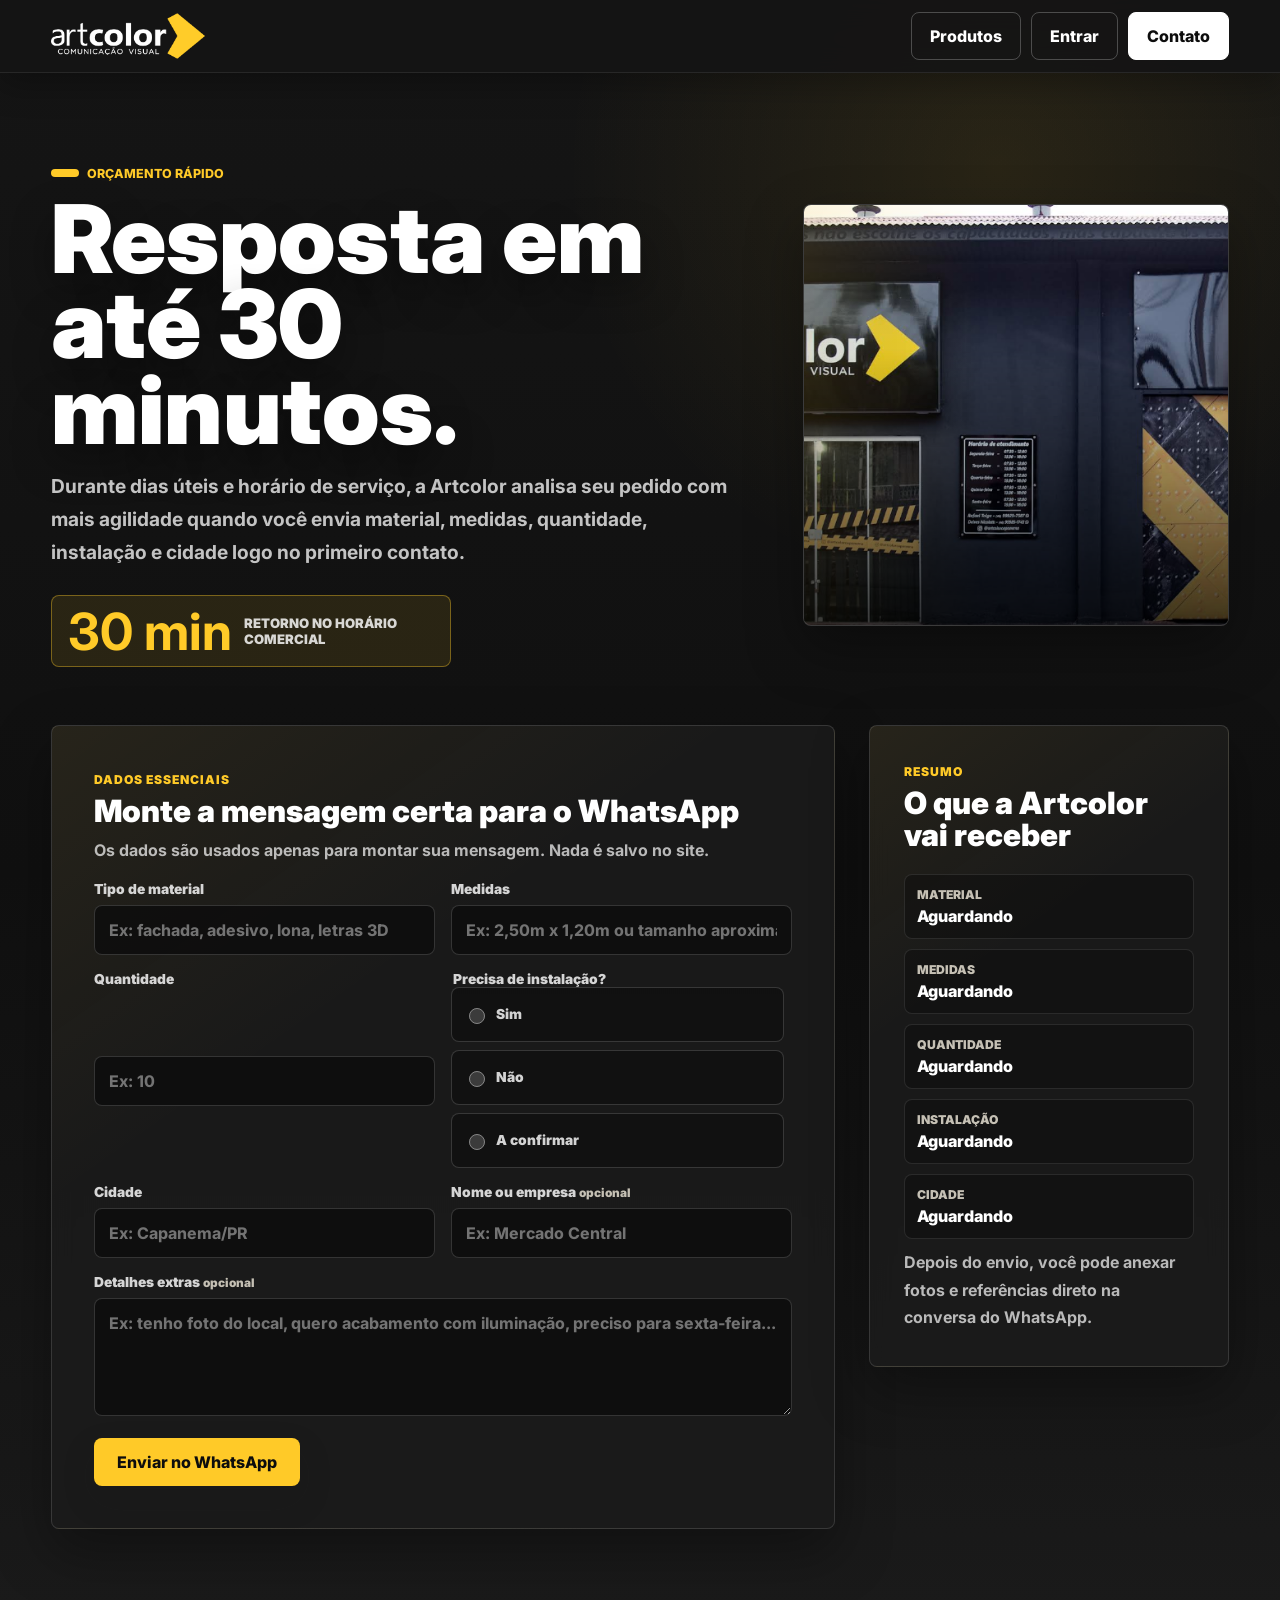
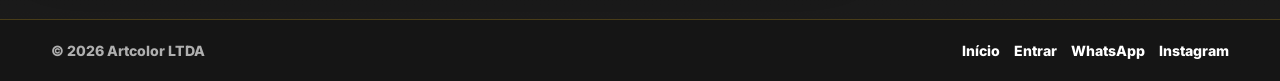
==== commit dc36750a: "Add Supabase login and Netlify config" ====
--- a/extensao-produtos/orcamento.html
+++ b/extensao-produtos/orcamento.html
@@ -26,7 +26,7 @@
     <link rel="preconnect" href="https://fonts.googleapis.com" />
     <link rel="preconnect" href="https://fonts.gstatic.com" crossorigin />
     <link
-      href="https://fonts.googleapis.com/css2?family=Inter:wght@400;500;600;700;800;900&family=Poppins:wght@700;800;900&display=swap"
+      href="https://fonts.googleapis.com/css2?family=Inter:wght@400;500;600;700;800;900&display=swap"
       rel="stylesheet"
     />
     <link rel="stylesheet" href="styles.css" />
@@ -38,6 +38,7 @@
       </a>
       <nav class="quote-nav" aria-label="Navegação do orçamento">
         <a class="ghost-action magnetic-link" href="index.html#produtos">Produtos</a>
+        <a class="ghost-action magnetic-link" href="login.html">Entrar</a>
         <a class="secondary-action magnetic-link" href="index.html#contato">Contato</a>
       </nav>
     </header>
@@ -177,6 +178,7 @@
       <span>© 2026 Artcolor LTDA</span>
       <nav aria-label="Links finais">
         <a href="index.html#inicio">Início</a>
+        <a href="login.html">Entrar</a>
         <a href="https://wa.me/554699358269" target="_blank" rel="noreferrer">WhatsApp</a>
         <a href="https://www.instagram.com/artcolorcapanema/" target="_blank" rel="noreferrer">Instagram</a>
       </nav>
--- a/extensao-produtos/styles.css
+++ b/extensao-produtos/styles.css
@@ -182,7 +182,7 @@
 .loader-copy strong {
   position: relative;
   display: block;
-  font-family: Impact, "Poppins", "Arial Black", sans-serif;
+  font-family: Inter, Arial, sans-serif;
   color: rgba(255, 255, 255, 0.92);
   background: linear-gradient(100deg, #ffffff 0%, #f4f4f4 38%, #fff8db 50%, #ffffff 60%, #ffffff 100%);
   background-size: 260% 100%;
@@ -204,7 +204,7 @@
 .loader-copy span {
   position: relative;
   display: block;
-  font-family: "Poppins", Impact, "Arial Black", sans-serif;
+  font-family: Inter, Arial, sans-serif;
   color: var(--yellow);
   background: linear-gradient(100deg, rgba(255, 255, 255, 0.84), #ffffff, rgba(255, 244, 194, 0.9));
   background-size: 260% 100%;
@@ -473,6 +473,10 @@
   border-color: transparent;
   color: rgba(255, 255, 255, 0.76);
   box-shadow: none;
+}
+
+.nav-link-tab {
+  text-decoration: none;
 }
 
 .nav-tab::before {
@@ -911,7 +915,7 @@
   margin: 0;
   max-width: 760px;
   color: var(--white);
-  font-family: Poppins, Inter, sans-serif;
+  font-family: Inter, Arial, sans-serif;
   font-size: clamp(1.6rem, 3vw, 3rem);
   line-height: 1.02;
 }
@@ -1307,8 +1311,10 @@
 
 .portfolio-card-info h3 {
   margin: 0 0 7px;
+  color: var(--white);
   font-size: clamp(1.05rem, 2vw, 1.45rem);
   line-height: 1.05;
+  text-shadow: 0 8px 24px rgba(0, 0, 0, 0.72);
 }
 
 .portfolio-card-wide .portfolio-card-info h3 {
@@ -1640,7 +1646,7 @@
   max-width: 760px;
   margin: 0;
   color: var(--white);
-  font-family: Poppins, Inter, sans-serif;
+  font-family: Inter, Arial, sans-serif;
   font-size: clamp(3rem, 7.4vw, 7.8rem);
   line-height: 0.9;
   text-shadow: 0 18px 42px rgba(0, 0, 0, 0.42);
@@ -1668,7 +1674,7 @@
 
 .quote-promise strong {
   color: var(--yellow);
-  font-family: Poppins, Inter, sans-serif;
+  font-family: Inter, Arial, sans-serif;
   font-size: clamp(1.8rem, 4vw, 3.4rem);
   line-height: 0.9;
 }
@@ -1744,7 +1750,7 @@
 .quote-preview h2 {
   margin: 0;
   color: var(--white);
-  font-family: Poppins, Inter, sans-serif;
+  font-family: Inter, Arial, sans-serif;
   font-size: clamp(1.35rem, 2.4vw, 2.25rem);
   line-height: 1.06;
 }
@@ -1887,6 +1893,349 @@
   overflow-wrap: anywhere;
   color: var(--white);
   font-weight: 850;
+}
+
+.auth-page {
+  background:
+    radial-gradient(circle at 78% 10%, rgba(255, 202, 40, 0.09), transparent 24%),
+    linear-gradient(180deg, var(--charcoal) 0%, #111 52%, var(--charcoal-2) 100%);
+}
+
+.auth-main {
+  min-height: calc(100vh - 150px);
+}
+
+.auth-stage {
+  display: grid;
+  grid-template-columns: minmax(0, 1fr) minmax(320px, 460px);
+  gap: clamp(28px, 6vw, 92px);
+  align-items: center;
+  min-height: calc(100vh - 174px);
+  padding: clamp(38px, 6vw, 82px) clamp(18px, 6vw, 88px);
+  background:
+    linear-gradient(90deg, rgba(255, 202, 40, 0.11), transparent 34%),
+    radial-gradient(circle at 18% 24%, rgba(255, 202, 40, 0.11), transparent 25%),
+    radial-gradient(circle at 82% 20%, rgba(255, 255, 255, 0.05), transparent 22%);
+}
+
+.auth-showcase {
+  position: relative;
+  display: grid;
+  gap: 18px;
+  align-content: center;
+}
+
+.auth-showcase h1 {
+  max-width: 720px;
+  margin-bottom: 0;
+  color: var(--yellow);
+  font-family: Inter, Arial, sans-serif;
+  font-size: clamp(2.65rem, 5vw, 5.9rem);
+  line-height: 0.94;
+  text-shadow: 0 18px 38px rgba(0, 0, 0, 0.38);
+}
+
+.auth-showcase p:not(.eyebrow) {
+  max-width: 620px;
+  margin: 0;
+  color: rgba(255, 255, 255, 0.78);
+  font-size: 1.02rem;
+  font-weight: 750;
+}
+
+.auth-illustration {
+  position: relative;
+  display: flex;
+  align-items: end;
+  justify-content: center;
+  width: min(520px, 100%);
+  min-height: 420px;
+  margin-top: clamp(14px, 3vw, 34px);
+  margin-bottom: 0;
+  isolation: isolate;
+}
+
+.auth-illustration::before {
+  position: absolute;
+  right: 12%;
+  bottom: 4%;
+  left: 12%;
+  height: 74px;
+  border-radius: 50%;
+  background:
+    radial-gradient(circle at 50% 50%, rgba(255, 202, 40, 0.2), transparent 68%),
+    radial-gradient(circle at 50% 50%, rgba(0, 0, 0, 0.52), transparent 72%);
+  content: "";
+  filter: blur(2px);
+  z-index: -1;
+}
+
+.auth-illustration img {
+  display: block;
+  width: min(430px, 92%);
+  max-height: min(620px, 58vh);
+  object-fit: contain;
+  filter:
+    drop-shadow(0 30px 50px rgba(0, 0, 0, 0.42))
+    drop-shadow(0 0 24px rgba(255, 202, 40, 0.12));
+}
+
+.auth-side {
+  display: grid;
+  gap: 14px;
+}
+
+.auth-intro {
+  display: grid;
+  grid-template-columns: minmax(0, 1fr) minmax(280px, 420px);
+  gap: clamp(24px, 5vw, 64px);
+  align-items: end;
+  padding: clamp(42px, 7vw, 96px) clamp(18px, 4vw, 58px) clamp(26px, 4vw, 52px);
+}
+
+.auth-intro h1 {
+  max-width: 740px;
+  color: var(--white);
+  font-size: clamp(2.45rem, 5vw, 5.7rem);
+  line-height: 0.94;
+}
+
+.auth-intro p:not(.eyebrow) {
+  max-width: 650px;
+  color: rgba(255, 255, 255, 0.74);
+  font-size: 1.02rem;
+  font-weight: 700;
+}
+
+.auth-security-card,
+.auth-next-card,
+.auth-panel {
+  border: 1px solid rgba(255, 202, 40, 0.28);
+  border-radius: 8px;
+  background:
+    linear-gradient(145deg, rgba(255, 202, 40, 0.08), transparent 42%),
+    rgba(27, 27, 27, 0.9);
+  box-shadow: var(--shadow);
+  backdrop-filter: blur(14px);
+}
+
+.auth-security-card {
+  padding: 24px;
+}
+
+.auth-security-card span,
+.auth-next-card > span {
+  display: inline-flex;
+  margin-bottom: 14px;
+  color: var(--yellow);
+  font-size: 0.76rem;
+  font-weight: 900;
+  letter-spacing: 0.08em;
+  text-transform: uppercase;
+}
+
+.auth-security-card ul {
+  display: grid;
+  gap: 12px;
+  margin: 0;
+  padding-left: 18px;
+  color: rgba(255, 255, 255, 0.78);
+  font-weight: 750;
+  line-height: 1.5;
+}
+
+.auth-workspace {
+  display: grid;
+  grid-template-columns: minmax(0, 660px) minmax(280px, 1fr);
+  gap: clamp(18px, 4vw, 42px);
+  align-items: start;
+  padding: 0 clamp(18px, 4vw, 58px) clamp(42px, 6vw, 78px);
+}
+
+.auth-panel {
+  overflow: hidden;
+  padding-top: 22px;
+  background:
+    linear-gradient(145deg, rgba(255, 202, 40, 0.12), transparent 34%),
+    #24211b;
+  border-color: rgba(255, 202, 40, 0.38);
+}
+
+.auth-panel-logo {
+  display: block;
+  width: min(174px, 48vw);
+  height: auto;
+  margin: 0 auto 16px;
+}
+
+.auth-tabs {
+  display: grid;
+  grid-template-columns: repeat(3, minmax(0, 1fr));
+  gap: 0;
+  border-bottom: 1px solid rgba(255, 255, 255, 0.1);
+  background: rgba(0, 0, 0, 0.18);
+}
+
+.auth-tab {
+  min-height: 54px;
+  border: 0;
+  border-right: 1px solid rgba(255, 255, 255, 0.1);
+  background: transparent;
+  color: rgba(255, 255, 255, 0.68);
+  cursor: pointer;
+  font-weight: 900;
+  transition:
+    background-color 260ms var(--ease),
+    color 260ms var(--ease);
+}
+
+.auth-tab:last-child {
+  border-right: 0;
+}
+
+.auth-tab:hover,
+.auth-tab.is-active {
+  background: var(--yellow);
+  color: var(--black);
+}
+
+.auth-form {
+  display: none;
+  gap: 16px;
+  padding: clamp(20px, 4vw, 34px);
+}
+
+.auth-form.is-active {
+  display: grid;
+}
+
+.auth-field {
+  display: grid;
+  gap: 8px;
+}
+
+.auth-field span,
+.auth-check span {
+  color: rgba(255, 255, 255, 0.76);
+  font-size: 0.78rem;
+  font-weight: 900;
+  text-transform: uppercase;
+}
+
+.auth-field input {
+  width: 100%;
+  min-height: 48px;
+  padding: 0 14px;
+  border: 1px solid rgba(255, 202, 40, 0.16);
+  border-radius: 8px;
+  outline: 0;
+  background: rgba(255, 255, 255, 0.9);
+  color: var(--black);
+  font-weight: 750;
+}
+
+.auth-field input:focus {
+  border-color: var(--yellow);
+  box-shadow: 0 0 0 4px rgba(255, 202, 40, 0.14);
+}
+
+.auth-check {
+  display: flex;
+  gap: 10px;
+  align-items: center;
+}
+
+.auth-check input {
+  width: 18px;
+  height: 18px;
+  accent-color: var(--yellow);
+}
+
+.auth-hint,
+.auth-status {
+  margin: 0;
+  color: rgba(255, 255, 255, 0.68);
+  font-size: 0.88rem;
+  line-height: 1.5;
+}
+
+.auth-status {
+  min-height: 24px;
+  font-weight: 800;
+}
+
+.auth-status[data-status="error"] {
+  color: #ffb4a8;
+}
+
+.auth-status[data-status="warning"] {
+  color: var(--yellow);
+}
+
+.auth-status[data-status="success"] {
+  color: #9dffb3;
+}
+
+.auth-next-card {
+  display: grid;
+  gap: 12px;
+  padding: 18px;
+  box-shadow: 0 14px 34px rgba(0, 0, 0, 0.26);
+}
+
+.auth-next-card h2 {
+  margin: 0;
+  color: var(--white);
+  font-size: clamp(1.55rem, 2.4vw, 2.35rem);
+}
+
+.auth-next-card p {
+  margin: 0;
+  color: rgba(255, 255, 255, 0.72);
+  font-weight: 700;
+}
+
+.auth-next-card .secondary-action {
+  width: fit-content;
+  margin-top: 4px;
+}
+
+.auth-reset-main {
+  display: grid;
+  align-items: center;
+  padding: clamp(38px, 6vw, 82px) clamp(18px, 6vw, 88px);
+}
+
+.auth-reset-panel {
+  display: grid;
+  grid-template-columns: minmax(0, 1fr) minmax(320px, 460px);
+  gap: clamp(28px, 6vw, 78px);
+  align-items: center;
+  width: min(1120px, 100%);
+  margin: 0 auto;
+}
+
+.auth-reset-panel h1 {
+  max-width: 650px;
+  margin-bottom: 16px;
+  color: var(--yellow);
+  font-size: clamp(2.5rem, 5vw, 5.5rem);
+  line-height: 0.96;
+}
+
+.auth-reset-panel p:not(.eyebrow) {
+  max-width: 580px;
+  color: rgba(255, 255, 255, 0.76);
+  font-weight: 750;
+}
+
+.auth-reset-form {
+  border: 1px solid rgba(255, 202, 40, 0.38);
+  border-radius: 8px;
+  background:
+    linear-gradient(145deg, rgba(255, 202, 40, 0.12), transparent 34%),
+    #24211b;
+  box-shadow: var(--shadow);
 }
 
 .site-footer {
@@ -2249,7 +2598,11 @@
   .benefit-grid,
   .testimonial-section,
   .quote-intro,
-  .quote-workspace {
+  .quote-workspace,
+  .auth-stage,
+  .auth-intro,
+  .auth-workspace,
+  .auth-reset-panel {
     grid-template-columns: 1fr;
   }
 
@@ -2263,6 +2616,48 @@
 
   .quote-preview {
     position: static;
+  }
+
+  .auth-security-card,
+  .auth-next-card {
+    max-width: 680px;
+  }
+
+  .auth-stage {
+    align-items: start;
+  }
+
+  .auth-side {
+    max-width: 680px;
+  }
+
+  .auth-showcase {
+    grid-template-columns: minmax(0, 1fr) minmax(160px, 32vw);
+    align-items: end;
+  }
+
+  .auth-showcase .eyebrow,
+  .auth-showcase h1,
+  .auth-showcase p:not(.eyebrow) {
+    grid-column: 1;
+  }
+
+  .auth-showcase h1 {
+    max-width: 520px;
+  }
+
+  .auth-illustration {
+    grid-column: 2;
+    grid-row: 1 / span 3;
+    align-self: end;
+    width: 100%;
+    min-height: 0;
+    margin-top: 0;
+  }
+
+  .auth-illustration img {
+    width: min(230px, 100%);
+    max-height: 360px;
   }
 
   .about-highlights {
@@ -2357,6 +2752,14 @@
   .quote-nav {
     width: 100%;
     justify-content: flex-start;
+  }
+
+  .auth-next-card .secondary-action {
+    width: fit-content;
+  }
+
+  .auth-reset-panel {
+    align-items: start;
   }
 }
 
@@ -2576,6 +2979,106 @@
     padding: 0 14px 34px;
   }
 
+  .auth-intro {
+    padding: 30px 14px 20px;
+  }
+
+  .auth-stage {
+    min-height: auto;
+    gap: 22px;
+    padding: 28px 14px 34px;
+  }
+
+  .auth-showcase {
+    grid-template-columns: minmax(0, 1fr) minmax(118px, 34vw);
+    gap: 10px;
+    align-items: end;
+  }
+
+  .auth-intro h1 {
+    max-width: 360px;
+    font-size: clamp(2.35rem, 11vw, 3.55rem);
+    line-height: 0.98;
+  }
+
+  .auth-showcase h1 {
+    max-width: 230px;
+    font-size: clamp(2.35rem, 11vw, 3.45rem);
+    line-height: 0.98;
+  }
+
+  .auth-intro p:not(.eyebrow),
+  .auth-showcase p:not(.eyebrow),
+  .auth-next-card p,
+  .auth-security-card li {
+    font-size: 0.88rem;
+    line-height: 1.48;
+  }
+
+  .auth-showcase .eyebrow,
+  .auth-showcase h1,
+  .auth-showcase p:not(.eyebrow) {
+    grid-column: 1;
+  }
+
+  .auth-illustration {
+    grid-column: 2;
+    grid-row: 1 / span 3;
+    align-self: end;
+    width: 100%;
+    min-height: 0;
+    margin-top: 0;
+  }
+
+  .auth-illustration img {
+    width: min(156px, 100%);
+    max-height: 240px;
+  }
+
+  .auth-workspace {
+    padding: 0 14px 34px;
+  }
+
+  .auth-reset-main {
+    padding: 28px 14px 34px;
+  }
+
+  .auth-reset-panel h1 {
+    max-width: 360px;
+    font-size: clamp(2.35rem, 11vw, 3.45rem);
+    line-height: 0.98;
+  }
+
+  .auth-tabs {
+    grid-template-columns: 1fr;
+  }
+
+  .auth-tab {
+    min-height: 42px;
+    border-right: 0;
+    border-bottom: 1px solid rgba(255, 255, 255, 0.1);
+    font-size: 0.82rem;
+  }
+
+  .auth-tab:last-child {
+    border-bottom: 0;
+  }
+
+  .auth-form,
+  .auth-security-card,
+  .auth-next-card {
+    padding: 18px;
+  }
+
+  .auth-field input {
+    min-height: 44px;
+  }
+
+  .auth-form .primary-action,
+  .auth-next-card .secondary-action {
+    width: 100%;
+  }
+
   .quote-form {
     grid-template-columns: 1fr;
     gap: 14px;
